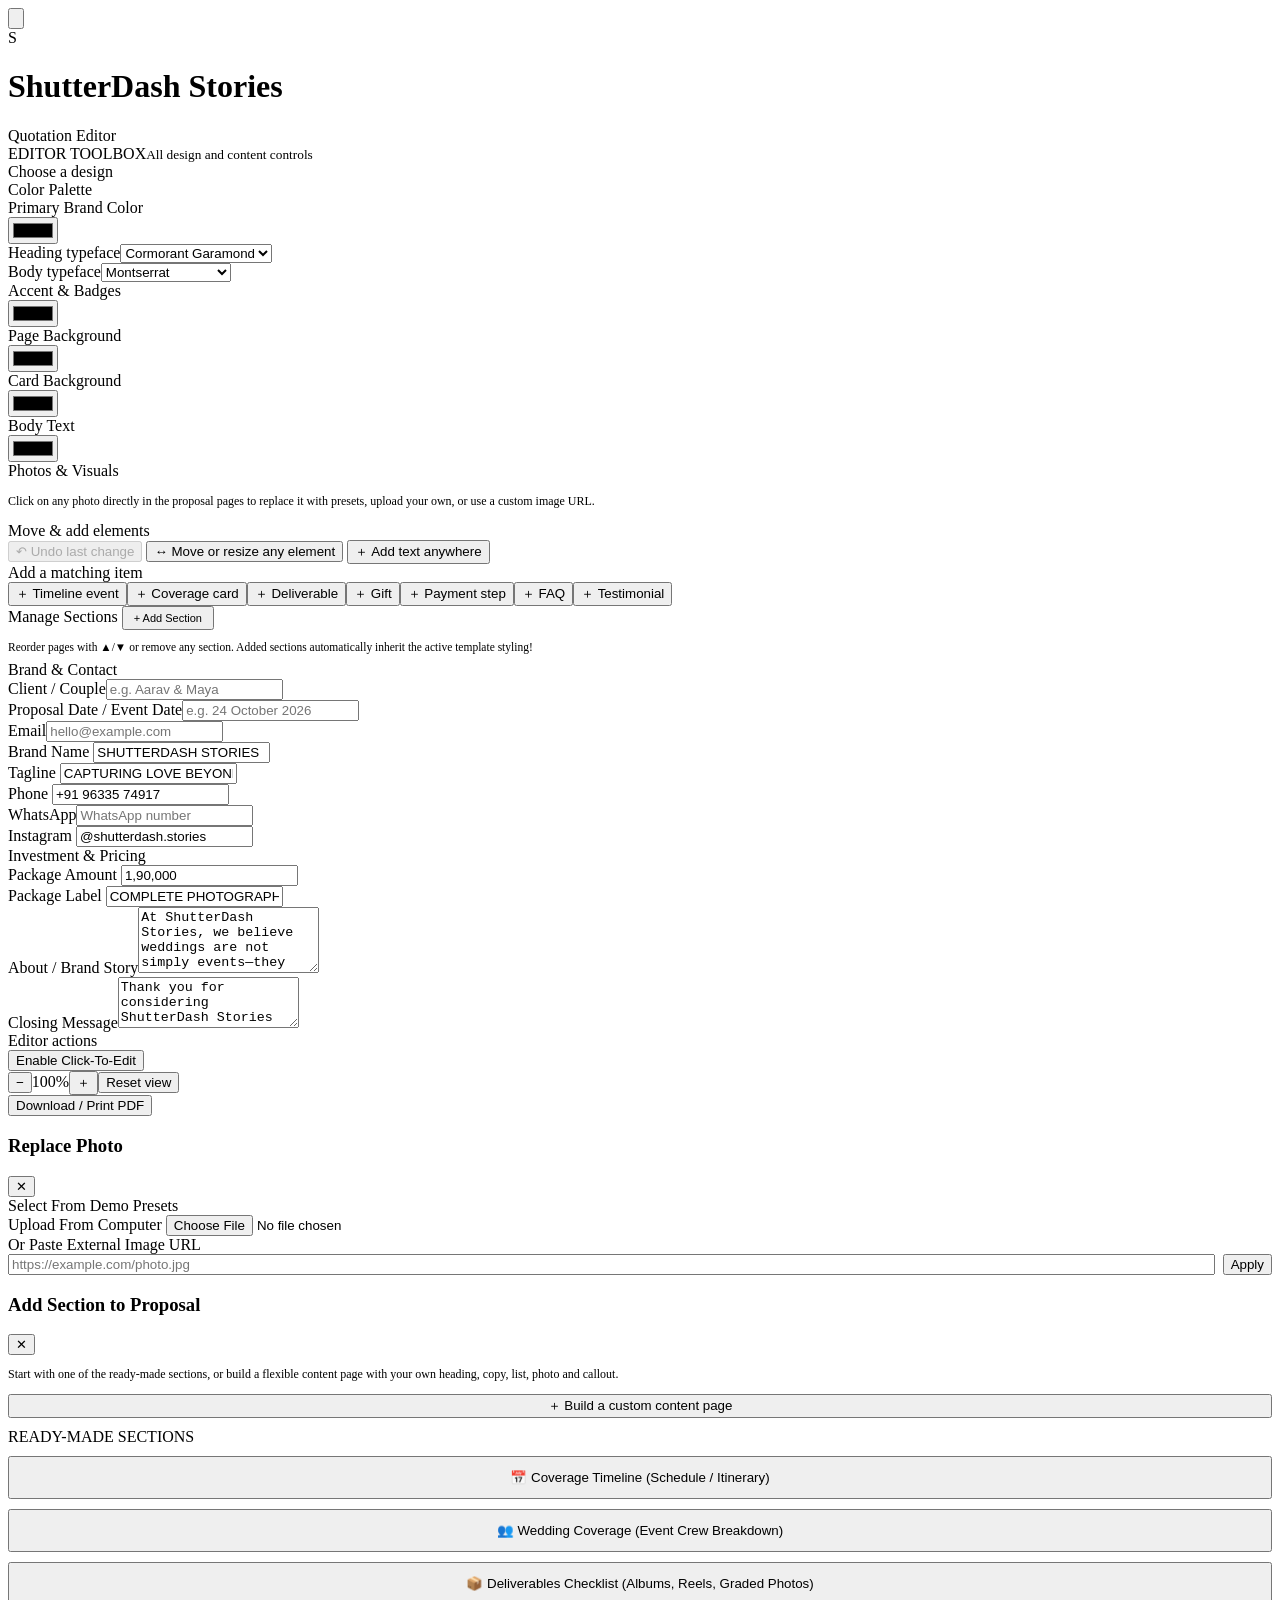
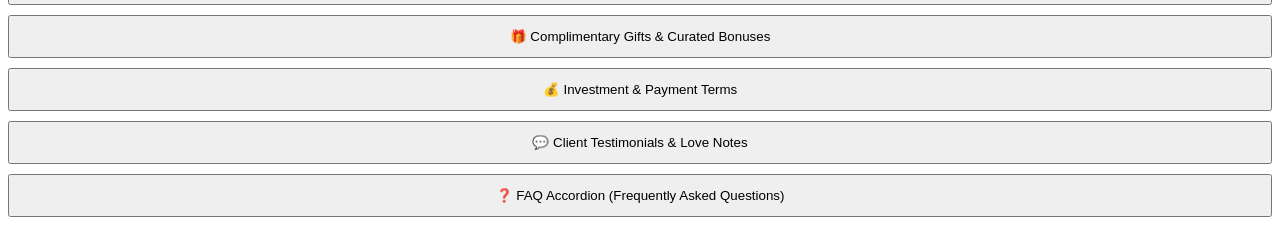
==== index.html @ 3b7753e7 "Add responsive quotation editor UI" ====
<!DOCTYPE html>
<html lang="en">
<head>
  <meta charset="UTF-8">
  <meta name="viewport" content="width=device-width, initial-scale=1.0">
  <title>ShutterDash Stories Quotation Editor</title>
  <link rel="stylesheet" href="style.css">
  <meta name="theme-color" content="#14171A">
  <meta name="description" content="Create and personalize beautiful ShutterDash Stories wedding quotations.">
  <link rel="icon" href="data:image/svg+xml,<svg xmlns='http://www.w3.org/2000/svg' viewBox='0 0 100 100'><rect width='100' height='100' rx='24' fill='%23AD8A56'/><text x='50' y='72' text-anchor='middle' font-size='68' fill='white' font-family='Georgia'>S</text></svg>">
</head>
<body>

  <!-- =========================================================================
       TOP NAVBAR
       ========================================================================= -->
  <header class="app-navbar no-print">
    <div class="brand-wrapper">
      <button class="btn btn-secondary icon-btn" id="sidebar-toggle" title="Hide editing tools" aria-label="Hide editing tools" aria-controls="app-sidebar" aria-expanded="true" onclick="toggleSidebar()">
        <svg viewBox="0 0 24 24" fill="none" stroke="currentColor" stroke-width="2"><line x1="3" y1="12" x2="21" y2="12"/><line x1="3" y1="6" x2="21" y2="6"/><line x1="3" y1="18" x2="21" y2="18"/></svg>
      </button>
      <div class="brand-logo-icon">S</div>
      <div class="brand-text">
        <h1>ShutterDash Stories</h1>
        <span>Quotation Editor</span>
      </div>
    </div>

  </header>

  <!-- =========================================================================
       MAIN WORKSPACE (CUSTOMIZER SIDEBAR + DOCUMENT CANVAS)
       ========================================================================= -->
  <div class="app-workspace">

    <!-- CUSTOMIZER SIDEBAR -->
    <aside class="app-sidebar no-print" id="app-sidebar">
      <div class="toolbox-title"><span>EDITOR TOOLBOX</span><small>All design and content controls</small></div>

      <!-- STYLE & COLOR PALETTE -->
      <div class="sidebar-content sidebar-tab-pane" id="tab-pane-style">
        <div class="panel-card template-picker-panel">
          <div class="panel-card-title">Choose a design</div>
          <div class="template-strip no-print">
            <div id="template-chips" class="template-chip-grid"></div>
          </div>
        </div>
        <div class="panel-card">
          <div class="panel-card-title">Color Palette</div>
          
          <div class="color-picker-row">
            <label>Primary Brand Color</label>
            <div class="color-input-wrapper">
              <input type="color" class="color-picker" id="picker-primary" onchange="updateCustomColor('--tmpl-primary', this.value)">
            </div>
          </div>
          <div class="form-group"><label>Heading typeface</label><select class="form-control" id="font-heading" onchange="updateCustomFont('heading',this.value)"><option value="'Cormorant Garamond', Georgia, serif">Cormorant Garamond</option><option value="'Playfair Display', Georgia, serif">Playfair Display</option><option value="'DM Serif Display', Georgia, serif">DM Serif Display</option><option value="'Space Grotesk', sans-serif">Space Grotesk</option><option value="'Cinzel', Georgia, serif">Cinzel</option><option value="'Bodoni Moda', Georgia, serif">Bodoni Moda</option><option value="'Lora', Georgia, serif">Lora</option><option value="'Prata', Georgia, serif">Prata</option></select></div>
          <div class="form-group"><label>Body typeface</label><select class="form-control" id="font-body" onchange="updateCustomFont('body',this.value)"><option value="'Montserrat', sans-serif">Montserrat</option><option value="'Inter', sans-serif">Inter</option><option value="'Plus Jakarta Sans', sans-serif">Plus Jakarta Sans</option><option value="'Jost', sans-serif">Jost</option><option value="'Outfit', sans-serif">Outfit</option><option value="'Lora', Georgia, serif">Lora</option></select></div>

          <div class="color-picker-row">
            <label>Accent & Badges</label>
            <div class="color-input-wrapper">
              <input type="color" class="color-picker" id="picker-accent" onchange="updateCustomColor('--tmpl-accent', this.value)">
            </div>
          </div>

          <div class="color-picker-row">
            <label>Page Background</label>
            <div class="color-input-wrapper">
              <input type="color" class="color-picker" id="picker-bg" onchange="updateCustomColor('--tmpl-bg', this.value)">
            </div>
          </div>

          <div class="color-picker-row">
            <label>Card Background</label>
            <div class="color-input-wrapper">
              <input type="color" class="color-picker" id="picker-card" onchange="updateCustomColor('--tmpl-card-bg', this.value)">
            </div>
          </div>

          <div class="color-picker-row">
            <label>Body Text</label>
            <div class="color-input-wrapper">
              <input type="color" class="color-picker" id="picker-text" onchange="updateCustomColor('--tmpl-text', this.value)">
            </div>
          </div>
        </div>

        <div class="panel-card">
          <div class="panel-card-title">Photos & Visuals</div>
          <p style="font-size: 12px; color: var(--ui-text-muted); line-height: 1.5;">
            Click on any photo directly in the proposal pages to replace it with presets, upload your own, or use a custom image URL.
          </p>
        </div>
      </div>

      <!-- SECTIONS & LAYOUT TOOLS -->
      <div class="sidebar-content sidebar-tab-pane" id="tab-pane-sections">
        <div class="panel-card">
          <div class="panel-card-title">Move & add elements</div>
          <button class="btn btn-secondary tool-wide" id="btn-undo" onclick="undoLastChange()" title="Undo the latest edit (Ctrl/Cmd+Z)" disabled>↶ Undo last change</button>
          <button class="btn btn-secondary tool-wide" id="btn-arrange-elements" onclick="toggleArrangeElements()" aria-pressed="false">↔ Move or resize any element</button>
          <div class="selected-element-tools" id="selected-element-tools" hidden><span id="selected-element-label">Tap an item on the page, then drag it.</span><div><button class="btn btn-secondary" onclick="adjustSelectedElement(-1)" aria-label="Shrink selected element">− Size</button><button class="btn btn-secondary" onclick="adjustSelectedElement(1)" aria-label="Enlarge selected element">＋ Size</button><button class="btn btn-secondary" onclick="adjustSelectedLayer(-1)" aria-label="Send selected element backward">↓ Layer</button><button class="btn btn-secondary" onclick="adjustSelectedLayer(1)" aria-label="Bring selected element forward">↑ Layer</button><button class="btn btn-secondary" onclick="resetSelectedElement()">Reset position & size</button><button class="btn btn-danger" onclick="deleteSelectedElement()">Delete element</button></div></div>
          <button class="btn btn-primary tool-wide" id="btn-add-text" onclick="toggleTextPlacement()" aria-pressed="false">＋ Add text anywhere</button>
          <div class="text-placement-banner" id="text-placement-banner" hidden><span>Tap any page to place your text.</span><button class="btn btn-secondary" onclick="toggleTextPlacement(false)">Cancel</button></div>
          <div class="selected-element-tools" id="selected-text-tools" hidden><strong>Selected text field</strong><div class="text-format-grid"><button class="btn btn-secondary" onclick="adjustSelectedText('fontSize',-2)">A−</button><button class="btn btn-secondary" onclick="adjustSelectedText('fontSize',2)">A+</button><button class="btn btn-secondary" onclick="adjustSelectedText('width',-4)">Narrow</button><button class="btn btn-secondary" onclick="adjustSelectedText('width',4)">Widen</button><button class="btn btn-secondary" onclick="adjustSelectedText('align')">Align</button><button class="btn btn-secondary" onclick="adjustSelectedText('bold')"><b>Bold</b></button><button class="btn btn-secondary" onclick="adjustSelectedText('fontStyle')">Aa</button><label>Color <input class="tool-color" id="selected-text-color" type="color" onchange="adjustSelectedText('color',this.value)"></label><button class="btn btn-secondary" onclick="deleteSelectedText()">Delete</button></div></div>
          <div class="panel-card-title">Add a matching item</div>
          <div class="repeat-item-grid"><button class="btn btn-secondary" onclick="addSectionItem('timeline')">＋ Timeline event</button><button class="btn btn-secondary" onclick="addSectionItem('coverage')">＋ Coverage card</button><button class="btn btn-secondary" onclick="addSectionItem('deliverables')">＋ Deliverable</button><button class="btn btn-secondary" onclick="addSectionItem('gifts')">＋ Gift</button><button class="btn btn-secondary" onclick="addSectionItem('milestone')">＋ Payment step</button><button class="btn btn-secondary" onclick="addSectionItem('faq')">＋ FAQ</button><button class="btn btn-secondary" onclick="addSectionItem('testimonial')">＋ Testimonial</button></div>
        </div>
        <div class="panel-card">
          <div class="panel-card-title">
            <span>Manage Sections</span>
            <button class="btn btn-primary" style="padding: 4px 10px; font-size: 11px;" onclick="openAddSectionModal()">+ Add Section</button>
          </div>
          <p style="font-size: 11.5px; color: var(--ui-text-muted); margin-bottom: 8px;">
            Reorder pages with ▲/▼ or remove any section. Added sections automatically inherit the active template styling!
          </p>
          <div id="section-manager-list" style="display: flex; flex-direction: column; gap: 8px;">
            <!-- Generated dynamically -->
          </div>
        </div>
      </div>

      <!-- BRAND, PRICING, AND EDITOR ACTIONS -->
      <div class="sidebar-content sidebar-tab-pane" id="tab-pane-details">
        <div class="panel-card">
          <div class="panel-card-title">Brand & Contact</div>
          <div class="form-group"><label>Client / Couple</label><input type="text" class="form-control" id="detail-client" placeholder="e.g. Aarav & Maya" oninput="updateStateText('brand.client', this.value); renderPages();"></div>
          <div class="form-group"><label>Proposal Date / Event Date</label><input type="text" class="form-control" id="detail-event-date" placeholder="e.g. 24 October 2026" oninput="updateStateText('brand.eventDate', this.value); renderPages();"></div>
          <div class="form-group"><label>Email</label><input type="email" class="form-control" id="detail-email" placeholder="hello@example.com" oninput="updateStateText('brand.email', this.value); renderPages();"></div>
          <div class="form-group">
            <label>Brand Name</label>
            <input type="text" class="form-control" id="detail-brand-name" value="SHUTTERDASH STORIES" oninput="updateStateText('brand.name', this.value); renderPages();">
          </div>
          <div class="form-group">
            <label>Tagline</label>
            <input type="text" class="form-control" id="detail-tagline" value="CAPTURING LOVE BEYOND MOMENTS" oninput="updateStateText('brand.tagline', this.value); renderPages();">
          </div>
          <div class="form-group">
            <label>Phone</label>
            <input type="text" class="form-control" id="detail-phone" value="+91 96335 74917" oninput="updateStateText('brand.phone', this.value); renderPages();">
          </div>
          <div class="form-group"><label>WhatsApp</label><input type="text" class="form-control" id="detail-whatsapp" placeholder="WhatsApp number" oninput="updateStateText('brand.whatsapp', this.value); renderPages();"></div>
          <div class="form-group">
            <label>Instagram</label>
            <input type="text" class="form-control" id="detail-insta" value="@shutterdash.stories" oninput="updateStateText('brand.instagram', this.value); renderPages();">
          </div>
        </div>

        <div class="panel-card">
          <div class="panel-card-title">Investment & Pricing</div>
          <div class="form-group">
            <label>Package Amount</label>
            <input type="text" class="form-control" id="detail-amount" value="1,90,000" oninput="updateStateText('investment.amount', this.value); renderPages();">
          </div>
          <div class="form-group">
            <label>Package Label</label>
            <input type="text" class="form-control" id="detail-package-label" value="COMPLETE PHOTOGRAPHY & VIDEOGRAPHY PACKAGE" oninput="updateStateText('investment.packageLabel', this.value); renderPages();">
          </div>
          <div class="form-group"><label>About / Brand Story</label><textarea class="form-control" rows="4" oninput="updateStateText('about.p1', this.value); renderPages();">At ShutterDash Stories, we believe weddings are not simply events—they are timeless stories filled with emotions, traditions, laughter, and unforgettable memories.</textarea></div>
          <div class="form-group"><label>Closing Message</label><textarea class="form-control" rows="3" oninput="updateStateText('closing.message', this.value); renderPages();">Thank you for considering ShutterDash Stories to capture one of the most precious chapters of your life.</textarea></div>
        </div>
        <div class="panel-card">
          <div class="panel-card-title">Editor actions</div>
          <button class="btn btn-secondary tool-wide" id="btn-inline-edit" onclick="toggleInlineEditing()"><span id="edit-btn-label">Enable Click-To-Edit</span></button>
          <div class="zoom-tools"><button class="btn btn-secondary" onclick="adjustZoom(-0.1)" aria-label="Zoom out">−</button><span id="zoom-level">100%</span><button class="btn btn-secondary" onclick="adjustZoom(0.1)" aria-label="Zoom in">＋</button><button class="btn btn-secondary" onclick="resetZoom()">Reset view</button></div>
          <button class="btn btn-primary tool-wide" onclick="printOrDownloadPDF()">Download / Print PDF</button>
        </div>
      </div>
    </aside>

    <!-- DOCUMENT CANVAS CONTAINER -->
    <main class="app-canvas-container" id="canvas-container">
      <div class="dragging-indicator no-print" id="dragging-indicator" role="status" aria-live="polite" hidden><span class="dragging-pulse"></span><span id="dragging-indicator-label">Moving element</span><span class="dragging-hint">Release to place</span></div>
      <div id="document-canvas" style="display: flex; flex-direction: column; align-items: center; gap: 36px;">
        <!-- Rendered dynamically by app.js -->
      </div>
    </main>

  </div>

  <!-- =========================================================================
       MODAL: IMAGE PICKER & UPLOADER
       ========================================================================= -->
  <div class="modal-overlay no-print" id="modal-image-picker" onclick="if(event.target === this) closeImageModal()">
    <div class="modal-container">
      <div class="modal-header">
        <h3>Replace Photo</h3>
        <button class="icon-btn" onclick="closeImageModal()">✕</button>
      </div>
      <div class="modal-body">
        <div class="form-group">
          <label>Select From Demo Presets</label>
          <div class="preset-img-grid" id="preset-image-grid">
            <!-- Populated dynamically -->
          </div>
        </div>

        <div class="form-group">
          <label>Upload From Computer</label>
          <input type="file" accept="image/*" class="form-control" onchange="handleImageUpload(event)">
        </div>

        <div class="form-group">
          <label>Or Paste External Image URL</label>
          <div style="display: flex; gap: 8px;">
            <input type="text" class="form-control" id="custom-img-url" placeholder="https://example.com/photo.jpg" style="flex: 1;">
            <button class="btn btn-primary" onclick="handleCustomImageUrl()">Apply</button>
          </div>
        </div>
      </div>
    </div>
  </div>

  <!-- =========================================================================
       MODAL: ADD NEW SECTION
       ========================================================================= -->
  <div class="modal-overlay no-print" id="modal-add-section" onclick="if(event.target === this) closeAddSectionModal()">
    <div class="modal-container">
      <div class="modal-header">
        <h3>Add Section to Proposal</h3>
        <button class="icon-btn" onclick="closeAddSectionModal()">✕</button>
      </div>
      <div class="modal-body">
        <p style="font-size: 12px; color: var(--ui-text-muted);">Start with one of the ready-made sections, or build a flexible content page with your own heading, copy, list, photo and callout.</p>

        <div id="custom-section-form-wrap" class="custom-section-form-wrap" hidden>
          <div class="custom-form-heading"><span>YOUR CONTENT</span><span>Styled to match the selected template</span></div>
          <div class="form-group"><label>Section heading *</label><input id="custom-section-title" class="form-control" placeholder="e.g. Our approach"></div>
          <div class="custom-form-grid">
            <div class="form-group"><label>Eyebrow / small label</label><input id="custom-section-eyebrow" class="form-control" placeholder="OPTIONAL KICKER"></div>
            <div class="form-group"><label>Subheading</label><input id="custom-section-subtitle" class="form-control" placeholder="A short introduction"></div>
          </div>
          <div class="form-group"><label>Details / paragraph</label><textarea id="custom-section-body" class="form-control" rows="4" placeholder="Write any details your proposal needs…"></textarea></div>
          <div class="form-group"><label>List items <span class="field-hint">one item per line</span></label><textarea id="custom-section-bullets" class="form-control" rows="3" placeholder="First detail&#10;Another detail&#10;One more detail"></textarea></div>
          <div class="custom-form-grid">
            <div class="form-group"><label>Highlight / note</label><input id="custom-section-note" class="form-control" placeholder="Optional callout"></div>
            <div class="form-group"><label>Section photo</label><input id="custom-section-image" class="form-control" placeholder="Paste image URL (optional)"><input type="file" class="form-control custom-image-upload" accept="image/*" aria-label="Upload a section photo" onchange="handleCustomSectionImageUpload(event)"></div>
          </div>
          <div class="custom-form-grid custom-form-footer">
            <div class="form-group"><label>Page composition</label><select id="custom-section-layout" class="form-control"><option value="editorial">Editorial</option><option value="cards">Card collection</option><option value="feature">Feature story</option></select></div>
            <button id="custom-section-save" class="btn btn-primary" onclick="saveCustomSection()">Add custom section</button>
          </div>
        </div>

        <div style="display: flex; flex-direction: column; gap: 10px;">
          <button class="btn btn-primary custom-section-launch" onclick="openCustomSectionForm()">＋ Build a custom content page</button>
          <div class="ready-made-label">READY-MADE SECTIONS</div>
          <button class="btn btn-secondary" style="justify-content: flex-start; padding: 12px;" onclick="addSection('timeline')">
            📅 Coverage Timeline (Schedule / Itinerary)
          </button>
          <button class="btn btn-secondary" style="justify-content: flex-start; padding: 12px;" onclick="addSection('coverage')">
            👥 Wedding Coverage (Event Crew Breakdown)
          </button>
          <button class="btn btn-secondary" style="justify-content: flex-start; padding: 12px;" onclick="addSection('deliverables')">
            📦 Deliverables Checklist (Albums, Reels, Graded Photos)
          </button>
          <button class="btn btn-secondary" style="justify-content: flex-start; padding: 12px;" onclick="addSection('gifts')">
            🎁 Complimentary Gifts & Curated Bonuses
          </button>
          <button class="btn btn-secondary" style="justify-content: flex-start; padding: 12px;" onclick="addSection('investment')">
            💰 Investment & Payment Terms
          </button>
          <button class="btn btn-secondary" style="justify-content: flex-start; padding: 12px;" onclick="addSection('testimonials')">
            💬 Client Testimonials & Love Notes
          </button>
          <button class="btn btn-secondary" style="justify-content: flex-start; padding: 12px;" onclick="addSection('faq')">
            ❓ FAQ Accordion (Frequently Asked Questions)
          </button>
        </div>
      </div>
    </div>
  </div>

  <script src="app.js"></script>
</body>
</html>
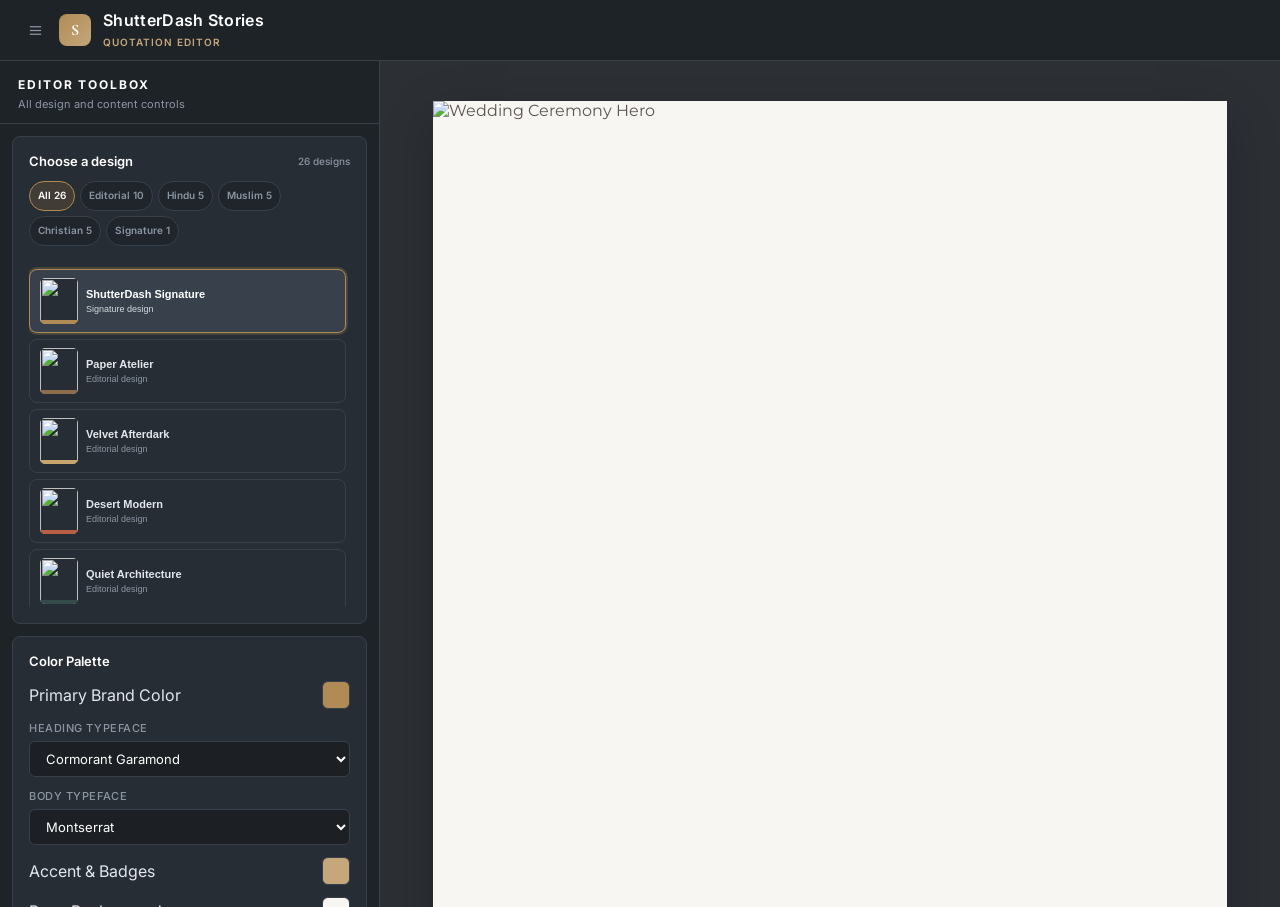
==== commit 3697c92f: "Add 26 English wedding quotation templates" ====
--- a/index.html
+++ b/index.html
@@ -40,7 +40,8 @@
       <!-- STYLE & COLOR PALETTE -->
       <div class="sidebar-content sidebar-tab-pane" id="tab-pane-style">
         <div class="panel-card template-picker-panel">
-          <div class="panel-card-title">Choose a design</div>
+          <div class="panel-card-title template-picker-heading"><span>Choose a design</span><span id="template-results-count">26 designs</span></div>
+          <div id="template-category-tabs" class="template-category-tabs" role="group" aria-label="Filter quotation designs"></div>
           <div class="template-strip no-print">
             <div id="template-chips" class="template-chip-grid"></div>
           </div>
--- a/style.css
+++ b/style.css
@@ -0,0 +1,1664 @@
+/* ==========================================================================
+   QUOTATION STUDIO — UNIVERSAL TEMPLATE ENGINE & STYLING
+   ========================================================================== */
+
+@import url('https://fonts.googleapis.com/css2?family=Cormorant+Garamond:ital,wght@0,300;0,400;0,500;0,600;0,700;1,400;1,600&family=Montserrat:wght@300;400;500;600;700&family=Playfair+Display:ital,wght@0,400;0,600;0,700;1,400&family=Inter:wght@300;400;500;600;700&family=DM+Serif+Display:ital@0;1&family=Plus+Jakarta+Sans:wght@300;400;500;600;700&family=Cinzel:wght@400;600;700&family=Jost:wght@300;400;500;600&family=Space+Grotesk:wght@400;500;600;700&family=Bodoni+Moda:ital,wght@0,400;0,600;1,400&family=Outfit:wght@300;400;500;600;700&family=Lora:ital,wght@0,400;0,500;0,600;1,400&family=Prata&display=swap');
+
+*, *::before, *::after {
+  box-sizing: border-box;
+  margin: 0;
+  padding: 0;
+}
+
+:root {
+  /* Dynamic Theme Variables (Updated per active template) */
+  --tmpl-bg: #FAF8F5;
+  --tmpl-card-bg: #FFFFFF;
+  --tmpl-primary: #AD8A56;
+  --tmpl-accent: #C5A77B;
+  --tmpl-text: #55504A;
+  --tmpl-heading: #22201E;
+  --tmpl-muted: #8E8880;
+  --tmpl-border: #EAE3D8;
+  --tmpl-border-accent: #DFC8A7;
+  --tmpl-badge-bg: #F5EFE6;
+  --tmpl-font-heading: 'Cormorant Garamond', Georgia, serif;
+  --tmpl-font-body: 'Montserrat', -apple-system, sans-serif;
+  --tmpl-card-radius: 12px;
+  --tmpl-card-shadow: 0 4px 20px rgba(0, 0, 0, 0.025);
+
+  /* Studio UI Theme */
+  --ui-bg: #14171A;
+  --ui-surface: #1E2328;
+  --ui-card: #272D34;
+  --ui-border: #38404A;
+  --ui-text: #E3E7ED;
+  --ui-text-muted: #8C96A3;
+  --ui-primary: #AD8A56;
+  --ui-primary-hover: #94723E;
+  --ui-accent: #3B82F6;
+}
+
+body {
+  background-color: var(--ui-bg);
+  font-family: 'Inter', -apple-system, sans-serif;
+  color: var(--ui-text);
+  -webkit-font-smoothing: antialiased;
+  min-height: 100vh;
+  display: flex;
+  flex-direction: column;
+}
+
+/* ==========================================================================
+   APP HEADER & NAVIGATION BAR
+   ========================================================================== */
+
+.app-navbar {
+  position: sticky;
+  top: 0;
+  z-index: 1000;
+  background: var(--ui-surface);
+  border-bottom: 1px solid var(--ui-border);
+  padding: 10px 24px;
+  display: flex;
+  align-items: center;
+  justify-content: space-between;
+  gap: 16px;
+}
+
+.brand-wrapper {
+  display: flex;
+  align-items: center;
+  gap: 12px;
+}
+
+.brand-logo-icon {
+  width: 32px;
+  height: 32px;
+  border-radius: 8px;
+  background: linear-gradient(135deg, var(--tmpl-primary), var(--tmpl-accent));
+  display: flex;
+  align-items: center;
+  justify-content: center;
+  color: #FFF;
+  font-weight: 700;
+  font-size: 16px;
+  font-family: var(--tmpl-font-heading);
+}
+
+.brand-text h1 {
+  font-size: 16px;
+  font-weight: 600;
+  color: #FFF;
+  letter-spacing: 0.02em;
+}
+
+.brand-text span {
+  font-size: 10px;
+  color: var(--tmpl-accent);
+  text-transform: uppercase;
+  letter-spacing: 0.1em;
+  font-weight: 600;
+}
+
+.nav-actions {
+  display: flex;
+  align-items: center;
+  gap: 10px;
+}
+
+.btn {
+  display: inline-flex;
+  align-items: center;
+  gap: 8px;
+  padding: 8px 14px;
+  border-radius: 6px;
+  font-size: 12.5px;
+  font-weight: 500;
+  cursor: pointer;
+  border: 1px solid transparent;
+  transition: all 0.2s cubic-bezier(0.16, 1, 0.3, 1);
+  text-decoration: none;
+  font-family: inherit;
+}
+
+.btn svg {
+  width: 15px;
+  height: 15px;
+  flex-shrink: 0;
+}
+
+.btn-primary {
+  background: var(--tmpl-primary);
+  color: #FFF;
+}
+.btn-primary:hover {
+  filter: brightness(1.1);
+  box-shadow: 0 2px 10px rgba(173, 138, 86, 0.3);
+}
+
+.btn-secondary {
+  background: var(--ui-card);
+  color: var(--ui-text);
+  border-color: var(--ui-border);
+}
+.btn-secondary:hover {
+  background: #323A42;
+  color: #FFF;
+}
+.btn-danger { background:#6d3438; color:#fff; border-color:#965055; }
+.btn-danger:hover { background:#853e43; color:#fff; }
+.btn:disabled { opacity:.45; cursor:not-allowed; box-shadow:none !important; }
+.btn-danger { background:#6d3438; color:#fff; border-color:#965055; }
+.btn-danger:hover { background:#853e43; color:#fff; }
+.btn:disabled { opacity:.45; cursor:not-allowed; box-shadow:none !important; }
+
+.btn-active {
+  background: var(--tmpl-primary) !important;
+  color: #FFF !important;
+  border-color: var(--tmpl-primary) !important;
+}
+
+/* ==========================================================================
+   TEMPLATE SELECTOR CAROUSEL / STRIP
+   ========================================================================== */
+
+.template-strip {
+  background: #181C20;
+  border-bottom: 1px solid var(--ui-border);
+  padding: 10px 24px;
+  display: flex;
+  align-items: center;
+  gap: 12px;
+  overflow-x: auto;
+  scrollbar-width: thin;
+}
+
+.template-strip-label {
+  font-size: 11px;
+  font-weight: 600;
+  text-transform: uppercase;
+  letter-spacing: 0.1em;
+  color: var(--ui-text-muted);
+  white-space: nowrap;
+  margin-right: 4px;
+}
+
+.tmpl-chip {
+  display: flex;
+  align-items: center;
+  gap: 8px;
+  background: var(--ui-card);
+  border: 1px solid var(--ui-border);
+  padding: 6px 12px;
+  border-radius: 20px;
+  font-size: 12px;
+  font-weight: 500;
+  color: var(--ui-text);
+  cursor: pointer;
+  white-space: nowrap;
+  transition: all 0.2s ease;
+}
+
+/* Each template keeps its art direction when text, photos and colors are edited. */
+#document-canvas [data-section="cover"] .cover-content,
+#document-canvas [data-section="about"] .about-left,
+#document-canvas [data-section="custom"] .section-header { position: relative; }
+
+.cover-client { margin-top: 11px; color: var(--tmpl-accent); font: 500 9px var(--tmpl-font-body); letter-spacing: .18em; text-transform: uppercase; }
+.page-custom { display: flex; flex-direction: column; justify-content: center; padding: 42mm 25mm; background: var(--tmpl-bg); color: var(--tmpl-text); }
+.page-custom .custom-section-wrap { width:100%; max-width:700px; margin:0 auto; }
+.page-custom .custom-eyebrow { color:var(--tmpl-primary); font:600 10px var(--tmpl-font-body); letter-spacing:.2em; text-transform:uppercase; margin-bottom:10px; }
+.page-custom .section-header { margin-bottom:28px; }
+.custom-content-grid { display:grid; grid-template-columns:1fr; gap:22px; align-items:center; }
+.custom-section-image { display:block; width:100%; max-height:240px; object-fit:cover; border-radius:var(--tmpl-card-radius); }
+.custom-body { font:400 15px/1.8 var(--tmpl-font-body); color:var(--tmpl-text); white-space:pre-wrap; }
+.custom-bullets { display:grid; grid-template-columns:1fr 1fr; gap:12px; list-style:none; margin-top:22px; }
+.custom-bullets li { border:1px solid var(--tmpl-border); border-radius:var(--tmpl-card-radius); padding:15px 18px; background:var(--tmpl-card-bg); color:var(--tmpl-heading); font:500 13px/1.55 var(--tmpl-font-body); }
+.custom-bullets li::before { content:'✦'; color:var(--tmpl-primary); margin-right:9px; }
+.custom-note { margin-top:24px; padding:19px 22px; background:var(--tmpl-badge-bg); border-left:3px solid var(--tmpl-primary); color:var(--tmpl-heading); font:italic 17px/1.55 var(--tmpl-font-heading); }
+.page-custom.layout-cards .custom-bullets { grid-template-columns:1fr 1fr; }
+.page-custom.layout-cards .custom-bullets li { padding:26px 22px; box-shadow:var(--tmpl-card-shadow); }
+.page-custom.layout-feature .custom-content-grid { grid-template-columns:1fr 1.2fr; gap:32px; }
+.page-custom.layout-feature:not(:has(.custom-section-image)) .custom-content-grid { grid-template-columns:1fr; }
+.page-custom.layout-feature .custom-section-image { max-height:420px; height:100%; min-height:260px; }
+.page-custom.layout-feature .custom-note { font-size:21px; }
+
+.custom-section-form-wrap[hidden] { display:none !important; }
+.custom-section-form-wrap { display:flex; flex-direction:column; gap:12px; padding:16px; border:1px solid var(--ui-border); border-radius:9px; background:#20252B; }
+.custom-form-heading { display:flex; flex-direction:column; gap:4px; padding-bottom:11px; border-bottom:1px solid var(--ui-border); }
+.custom-form-heading span:first-child,.ready-made-label { color:var(--tmpl-accent); font-size:10px; font-weight:700; letter-spacing:.16em; }
+.custom-form-heading span:last-child,.field-hint { color:var(--ui-text-muted); font-size:10px; font-weight:400; letter-spacing:0; }
+.custom-form-grid { display:grid; grid-template-columns:1fr 1fr; gap:10px; }
+.custom-form-grid .form-group { min-width:0; }
+.custom-form-footer { align-items:end; }
+.custom-form-footer .btn { height:38px; justify-content:center; margin-bottom:12px; }
+.custom-section-launch { justify-content:flex-start; padding:12px; }
+.ready-made-label { padding:10px 2px 0; border-top:1px solid var(--ui-border); }
+.text-placement-banner { display:flex; align-items:center; justify-content:space-between; gap:12px; max-width:850px; margin:0 auto 18px; padding:11px 14px; border:1px solid var(--tmpl-border-accent); border-radius:8px; background:var(--ui-surface); color:var(--ui-text); font-size:12px; }
+.text-placement-banner[hidden] { display:none; }
+.placing-text #document-canvas .page { cursor:crosshair; }
+.free-text-field { position:absolute; z-index:30; min-width:130px; min-height:40px; padding:8px 10px; border:1px dashed transparent; line-height:1.35; overflow:visible; touch-action:auto; }
+.free-text-field:hover,.free-text-field.is-selected { border-color:var(--tmpl-primary); background:color-mix(in srgb,var(--tmpl-card-bg) 72%,transparent); }
+.free-text-content { min-height:24px; outline:none; overflow-wrap:anywhere; white-space:pre-wrap; cursor:text; }
+
+/* Twenty-six template layouts carry their own composition and card language. */
+html[data-layout="signature"] .page-cover .cover-image-container { height:62%; }
+html[data-layout="signature"] .page-cover .cover-content { height:38%; background:#F8F6F2; }
+html[data-layout="signature"] .page-thankyou .thankyou-image-container { height:52%; }
+html[data-layout="signature"] .page-thankyou .thankyou-content { height:48%; }
+html[data-layout="signature"] .page-center { padding:68px 72px; }
+html[data-layout="signature"] .section-header { margin-bottom:44px; }
+
+html[data-layout="paper"] .page-cover .cover-image-container { width:88%; height:57%; margin:26px auto 0; }
+html[data-layout="paper"] .page-cover .cover-content { height:43%; border-top:1px solid var(--tmpl-border); }
+html[data-layout="paper"] .section-header { margin-bottom:46px; }
+html[data-layout="paper"] .header-divider { width:60px; }
+
+html[data-layout="velvet"] .page-cover { position:relative; background:#17171D; }
+html[data-layout="velvet"] .page-cover .cover-image-container { position:absolute; inset:0; width:100%; height:100%; }
+html[data-layout="velvet"] .page-cover .cover-image-container::after { content:""; position:absolute; inset:0; background:linear-gradient(0deg,rgba(17,15,21,.96),rgba(17,15,21,.04) 75%); pointer-events:none; }
+html[data-layout="velvet"] .page-cover .cover-content { position:absolute; z-index:1; bottom:5%; height:48%; color:#F7F2E9; }
+html[data-layout="velvet"] .page-cover .cover-brand, html[data-layout="velvet"] .page-cover .cover-quote { color:#F7F2E9; }
+html[data-layout="velvet"] .page { border:1px solid var(--tmpl-border-accent); }
+html[data-layout="velvet"] .timeline-card, html[data-layout="velvet"] .gift-card { border-color:var(--tmpl-border-accent); }
+
+html[data-layout="desert"] .page-cover .cover-image-container { width:82%; height:58%; margin:22px auto 0; border-radius:180px 180px 0 0; }
+html[data-layout="desert"] .page-cover .cover-content { height:42%; }
+html[data-layout="desert"] .section-header { text-align:left; padding-left:20px; border-left:3px solid var(--tmpl-primary); }
+html[data-layout="desert"] .header-divider { margin-left:0; }
+html[data-layout="desert"] .gift-card, html[data-layout="desert"] .breakdown-card { border-bottom:4px solid var(--tmpl-primary); }
+
+html[data-layout="quiet"] .page-cover .cover-image-container { width:74%; height:55%; margin:28px auto 0; }
+html[data-layout="quiet"] .page-cover .cover-content { height:45%; }
+html[data-layout="quiet"] .section-header { text-align:left; margin-bottom:54px; }
+html[data-layout="quiet"] .header-divider { display:none; }
+html[data-layout="quiet"] .timeline-card, html[data-layout="quiet"] .breakdown-card, html[data-layout="quiet"] .gift-card, html[data-layout="quiet"] .testimonial-card, html[data-layout="quiet"] .faq-card { border:0; border-bottom:1px solid var(--tmpl-border); border-radius:0; box-shadow:none; }
+
+html[data-layout="gallery"] .page-about .about-right { order:-1; }
+html[data-layout="gallery"] .page-cover .cover-image-container { width:82%; height:54%; margin:34px auto 0; }
+html[data-layout="gallery"] .page-cover .cover-content { height:46%; align-items:flex-start; text-align:left; padding:0 9%; }
+html[data-layout="gallery"] .section-header { text-align:left; }
+html[data-layout="gallery"] .header-divider { margin-left:0; width:96px; }
+html[data-layout="gallery"] .breakdown-card, html[data-layout="gallery"] .gift-card, html[data-layout="gallery"] .testimonial-card { box-shadow:none; border-radius:0; }
+
+html[data-layout="coastal"] .page-cover .cover-image-container { height:54%; border-radius:0 0 42% 0; }
+html[data-layout="coastal"] .page-cover .cover-content { height:46%; }
+html[data-layout="coastal"] .page-about .about-left { order:2; }
+html[data-layout="coastal"] .section-header { text-align:left; }
+html[data-layout="coastal"] .header-divider { margin-left:0; }
+html[data-layout="coastal"] .breakdown-card, html[data-layout="coastal"] .gift-card { border-top:4px solid var(--tmpl-primary); }
+
+html[data-layout="botanical"] .page::after { content:""; position:absolute; inset:22px 0 22px 18px; border-left:1px solid var(--tmpl-border-accent); pointer-events:none; z-index:2; }
+html[data-layout="botanical"] .page-cover .cover-image-container { width:86%; height:57%; margin:24px auto 0; }
+html[data-layout="botanical"] .section-header { text-align:left; }
+html[data-layout="botanical"] .header-divider { margin-left:0; }
+html[data-layout="botanical"] .gift-card, html[data-layout="botanical"] .timeline-card { text-align:left; border-left:3px solid var(--tmpl-primary); }
+
+html[data-layout="terracotta"] .page-cover, html[data-layout="terracotta"] .page-thankyou { flex-direction:row; }
+html[data-layout="terracotta"] .page-cover .cover-image-container { width:56%; height:100%; }
+html[data-layout="terracotta"] .page-cover .cover-content { width:44%; height:100%; padding:24px; }
+html[data-layout="terracotta"] .page-thankyou .thankyou-image-container { width:54%; height:100%; }
+html[data-layout="terracotta"] .page-thankyou .thankyou-content { width:46%; height:100%; padding:28px; }
+html[data-layout="terracotta"] .section-header { text-align:left; }
+html[data-layout="terracotta"] .header-divider { margin-left:0; }
+html[data-layout="terracotta"] .gift-card, html[data-layout="terracotta"] .breakdown-card { border-radius:24px 6px 24px 6px; }
+
+html[data-layout="blue-hour"] .page-cover .cover-image-container { height:58%; }
+html[data-layout="blue-hour"] .page-cover .cover-content { height:42%; background:linear-gradient(180deg,#1A2A3A,var(--tmpl-bg)); }
+html[data-layout="blue-hour"] .page-cover .cover-brand, html[data-layout="blue-hour"] .page-cover .cover-quote { color:#F4F5F4; }
+html[data-layout="blue-hour"] .section-header { text-align:left; }
+html[data-layout="blue-hour"] .header-divider { margin-left:0; }
+html[data-layout="blue-hour"] .timeline-card, html[data-layout="blue-hour"] .faq-card { border-color:var(--tmpl-border-accent); }
+
+html[data-layout="heirloom"] .page::after { content:""; position:absolute; inset:14px; border:3px double var(--tmpl-border-accent); pointer-events:none; z-index:2; }
+html[data-layout="heirloom"] .page-cover .cover-image-container { width:86%; height:54%; margin:26px auto 0; }
+html[data-layout="heirloom"] .page-cover .cover-content { height:46%; }
+html[data-layout="heirloom"] .breakdown-card, html[data-layout="heirloom"] .gift-card { outline:1px solid var(--tmpl-border-accent); outline-offset:4px; }
+
+html[data-layout="sacred-fire"] .page-cover .cover-image-container { height:59%; }
+html[data-layout="sacred-fire"] .section-subtitle { letter-spacing:.22em; }
+html[data-layout="sacred-fire"] .timeline-card, html[data-layout="sacred-fire"] .coverage-card { border-top:3px solid var(--tmpl-primary); }
+html[data-layout="sacred-fire"] .gift-card, html[data-layout="sacred-fire"] .breakdown-card { border:1px solid var(--tmpl-border-accent); box-shadow:0 7px 0 var(--tmpl-badge-bg); }
+
+html[data-layout="garland-garden"] .page-about .about-right { order:-1; }
+html[data-layout="garland-garden"] .page-cover .cover-image-container { width:88%; height:54%; margin:26px auto 0; border-radius:90px 90px 10px 10px; }
+html[data-layout="garland-garden"] .section-header { text-align:left; }
+html[data-layout="garland-garden"] .header-divider { margin-left:0; }
+html[data-layout="garland-garden"] .gift-card { border-left:4px solid var(--tmpl-primary); text-align:left; }
+
+html[data-layout="royal-pavilion"] .page::after { content:""; position:absolute; inset:15px; border:4px double var(--tmpl-border-accent); pointer-events:none; z-index:2; }
+html[data-layout="royal-pavilion"] .page-cover .cover-image-container { height:56%; margin:22px auto 0; width:88%; }
+html[data-layout="royal-pavilion"] .page-cover .cover-content { height:44%; }
+html[data-layout="royal-pavilion"] .timeline-card, html[data-layout="royal-pavilion"] .gift-card, html[data-layout="royal-pavilion"] .breakdown-card { outline:1px solid var(--tmpl-border-accent); outline-offset:4px; }
+
+html[data-layout="saffron-sky"] .page-cover .cover-image-container { width:76%; height:52%; margin:30px auto 0; border-radius:50% 50% 3px 3px; }
+html[data-layout="saffron-sky"] .page-cover .cover-content { height:48%; }
+html[data-layout="saffron-sky"] .section-header { text-align:center; padding-bottom:18px; border-bottom:1px solid var(--tmpl-border-accent); }
+html[data-layout="saffron-sky"] .header-divider { width:70px; }
+
+html[data-layout="vermillion-modern"] .page-cover .cover-image-container { height:57%; }
+html[data-layout="vermillion-modern"] .page-cover .cover-content { height:43%; }
+html[data-layout="vermillion-modern"] .section-header { text-align:left; border-top:4px solid var(--tmpl-primary); padding-top:18px; }
+html[data-layout="vermillion-modern"] .header-divider { display:none; }
+html[data-layout="vermillion-modern"] .timeline-card, html[data-layout="vermillion-modern"] .gift-card { border-radius:0; box-shadow:none; border-bottom:1px solid var(--tmpl-border-accent); }
+
+html[data-layout="ivory-crescent"] .page::after { content:""; position:absolute; inset:18px; border:1px solid var(--tmpl-border-accent); background:radial-gradient(circle at 100% 0%,var(--tmpl-badge-bg) 0 1px,transparent 1.5px); background-size:18px 18px; opacity:.58; pointer-events:none; z-index:2; }
+html[data-layout="ivory-crescent"] .page-cover .cover-image-container { width:84%; height:55%; margin:24px auto 0; }
+html[data-layout="ivory-crescent"] .page-cover .cover-content { height:45%; }
+html[data-layout="ivory-crescent"] .section-header { text-align:center; }
+html[data-layout="ivory-crescent"] .section-subtitle { letter-spacing:.2em; }
+
+html[data-layout="emerald-arch"] .page-about .about-image-wrapper { border-radius:180px 180px 4px 4px; overflow:hidden; }
+html[data-layout="emerald-arch"] .page-cover .cover-image-container { width:76%; height:58%; margin:24px auto 0; border-radius:180px 180px 0 0; }
+html[data-layout="emerald-arch"] .page-cover .cover-content { height:42%; }
+html[data-layout="emerald-arch"] .page { border:1px solid var(--tmpl-border-accent); }
+
+html[data-layout="garden-gathering"] .page-about .about-left { order:2; }
+html[data-layout="garden-gathering"] .page-cover .cover-image-container { width:84%; height:54%; margin:24px auto 0; border-radius:50% 50% 8px 8px; }
+html[data-layout="garden-gathering"] .page-cover .cover-content { height:46%; }
+html[data-layout="garden-gathering"] .gift-card, html[data-layout="garden-gathering"] .testimonial-card { border-radius:28px; }
+
+html[data-layout="moonlit"] .page-cover { position:relative; background:#172536; }
+html[data-layout="moonlit"] .page-cover .cover-image-container { position:absolute; inset:0; width:100%; height:100%; }
+html[data-layout="moonlit"] .page-cover .cover-image-container::after { content:""; position:absolute; inset:0; background:linear-gradient(0deg,rgba(15,29,44,.94),rgba(15,29,44,.12) 82%); pointer-events:none; }
+html[data-layout="moonlit"] .page-cover .cover-content { position:absolute; z-index:1; bottom:6%; height:44%; color:#F4F5F4; }
+html[data-layout="moonlit"] .page-cover .cover-brand, html[data-layout="moonlit"] .page-cover .cover-quote { color:#F4F5F4; }
+html[data-layout="moonlit"] .page-thankyou .thankyou-content { background:#172536; }
+html[data-layout="moonlit"] .page-thankyou .thankyou-title, html[data-layout="moonlit"] .page-thankyou .thankyou-text { color:#F4F5F4; }
+
+html[data-layout="modern-contract"] .page { border:1px solid var(--tmpl-border); }
+html[data-layout="modern-contract"] .page-cover .cover-image-container { height:52%; width:100%; }
+html[data-layout="modern-contract"] .page-cover .cover-content { height:48%; align-items:flex-start; text-align:left; padding:22px 12%; border-left:5px solid var(--tmpl-primary); }
+html[data-layout="modern-contract"] .section-header { text-align:left; padding-bottom:16px; border-bottom:2px solid var(--tmpl-primary); }
+html[data-layout="modern-contract"] .header-divider { display:none; }
+html[data-layout="modern-contract"] .timeline-card, html[data-layout="modern-contract"] .breakdown-card { border-radius:0; box-shadow:none; }
+
+html[data-layout="chapel-vows"] .page-cover .cover-image-container { width:80%; height:58%; margin:24px auto 0; border-radius:180px 180px 0 0; }
+html[data-layout="chapel-vows"] .page-cover .cover-content { height:42%; }
+html[data-layout="chapel-vows"] .page-about .about-image-wrapper { border:9px solid var(--tmpl-card-bg); box-shadow:0 0 0 1px var(--tmpl-border-accent); }
+html[data-layout="chapel-vows"] .section-header { text-align:center; }
+html[data-layout="chapel-vows"] .header-divider { width:68px; }
+
+html[data-layout="garden-blessing"] .page-about .about-left { order:2; }
+html[data-layout="garden-blessing"] .page-cover .cover-image-container { width:86%; height:56%; margin:22px auto 0; }
+html[data-layout="garden-blessing"] .page-cover .cover-content { height:44%; }
+html[data-layout="garden-blessing"] .gift-card, html[data-layout="garden-blessing"] .timeline-card { border-left:3px solid var(--tmpl-primary); }
+
+html[data-layout="stained-glass"] .page-cover .cover-image-container { width:88%; height:56%; margin:20px auto 0; }
+html[data-layout="stained-glass"] .page-cover .cover-content { height:44%; }
+html[data-layout="stained-glass"] .section-header { border-top:6px solid var(--tmpl-primary); padding-top:17px; }
+html[data-layout="stained-glass"] .section-subtitle { display:inline-block; padding:5px 12px; background:linear-gradient(90deg,var(--tmpl-badge-bg),var(--tmpl-card-bg)); }
+html[data-layout="stained-glass"] .timeline-card, html[data-layout="stained-glass"] .gift-card { border-radius:0 16px 0 16px; }
+
+html[data-layout="coastal-ceremony"] .page-cover, html[data-layout="coastal-ceremony"] .page-thankyou { flex-direction:row; }
+html[data-layout="coastal-ceremony"] .page-cover .cover-image-container { width:56%; height:100%; }
+html[data-layout="coastal-ceremony"] .page-cover .cover-content { width:44%; height:100%; padding:24px; }
+html[data-layout="coastal-ceremony"] .page-thankyou .thankyou-image-container { width:52%; height:100%; }
+html[data-layout="coastal-ceremony"] .page-thankyou .thankyou-content { width:48%; height:100%; padding:24px; }
+html[data-layout="coastal-ceremony"] .section-header { text-align:left; }
+html[data-layout="coastal-ceremony"] .header-divider { margin-left:0; }
+
+html[data-layout="modern-chapel"] .page-cover .cover-image-container { width:72%; height:50%; margin:32px auto 0; }
+html[data-layout="modern-chapel"] .page-cover .cover-content { height:50%; }
+html[data-layout="modern-chapel"] .section-header { text-align:left; margin-bottom:58px; }
+html[data-layout="modern-chapel"] .header-divider { display:none; }
+html[data-layout="modern-chapel"] .timeline-card, html[data-layout="modern-chapel"] .gift-card, html[data-layout="modern-chapel"] .breakdown-card { border:0; border-bottom:1px solid var(--tmpl-border); border-radius:0; box-shadow:none; }
+
+.tmpl-chip:hover {
+  border-color: var(--tmpl-primary);
+  background: #323A42;
+}
+
+.tmpl-chip.active {
+  background: #38414B;
+  border-color: var(--tmpl-primary);
+  color: #FFF;
+  box-shadow: 0 0 0 2px rgba(173, 138, 86, 0.25);
+}
+
+/* ==========================================================================
+   MAIN APP WORKSPACE (SIDEBAR + CANVAS)
+   ========================================================================== */
+
+.app-workspace {
+  display: flex;
+  flex: 1;
+  width: 100%;
+  position: relative;
+  overflow: hidden;
+}
+
+/* Left / Right Customization Sidebar */
+.app-sidebar {
+  width: 380px;
+  background: var(--ui-surface);
+  border-right: 1px solid var(--ui-border);
+  display: flex;
+  flex-direction: column;
+  height: calc(100vh - 110px);
+  overflow: hidden;
+  transition: margin-left 0.3s cubic-bezier(0.16, 1, 0.3, 1);
+  z-index: 100;
+}
+.app-sidebar { display:block; overflow-y:auto; overflow-x:hidden; scrollbar-width:thin; }
+.toolbox-title { padding:16px 18px 12px; border-bottom:1px solid var(--ui-border); color:#fff; font-size:12px; font-weight:700; letter-spacing:.16em; }
+.toolbox-title small { display:block; margin-top:5px; color:var(--ui-text-muted); font-size:11px; font-weight:400; letter-spacing:0; }
+.sidebar-content { flex:none; overflow:visible; padding:12px; gap:12px; }
+.sidebar-content[style*="display: none"] { display:flex !important; }
+.app-sidebar .template-strip { display:block; overflow:visible; padding:0; background:transparent; border:0; }
+.template-picker-heading { display:flex; justify-content:space-between; align-items:center; gap:8px; }
+.template-picker-heading > span:last-child { color:var(--ui-text-muted); font-size:10px; font-weight:500; white-space:nowrap; }
+.template-category-tabs { display:flex; flex-wrap:wrap; gap:5px; margin:0 0 9px; }
+.template-category-tab { min-height:30px; padding:5px 8px; border:1px solid var(--ui-border); border-radius:999px; background:#20252B; color:var(--ui-text-muted); font:600 10px/1.15 'Inter',sans-serif; cursor:pointer; }
+.template-category-tab:hover,.template-category-tab.active { color:#fff; border-color:var(--tmpl-primary); background:color-mix(in srgb,var(--tmpl-primary) 23%,#20252B); }
+.template-category-tab:focus-visible,.tmpl-chip:focus-visible { outline:2px solid var(--tmpl-accent); outline-offset:2px; }
+.template-chip-grid { display:grid !important; grid-template-columns:minmax(0,1fr); gap:6px !important; max-height:340px; overflow:auto; padding:2px 4px 2px 0; scrollbar-width:thin; }
+.template-chip-grid .tmpl-chip { min-width:0; width:100%; justify-content:flex-start; align-items:center; border-radius:8px; padding:8px 10px; font-size:11px; white-space:normal; text-align:left; }
+.tmpl-preview { position:relative; display:block; width:38px; height:46px; flex:0 0 38px; overflow:hidden; border-radius:5px; background:var(--ui-card); }
+.tmpl-preview img { width:100%; height:100%; display:block; object-fit:cover; }
+.tmpl-preview::after { content:""; position:absolute; inset:auto 0 0; height:4px; background:var(--template-swatch); }
+.tmpl-chip-copy { display:flex; flex:1; min-width:0; flex-direction:column; gap:3px; }
+.tmpl-chip-copy strong { overflow:hidden; color:inherit; font-size:11px; font-weight:650; line-height:1.3; text-overflow:ellipsis; white-space:nowrap; }
+.tmpl-chip-copy small { color:var(--ui-text-muted); font-size:9px; font-weight:450; line-height:1.2; }
+.tmpl-chip.active .tmpl-chip-copy small { color:#D4D9DF; }
+.tool-wide { width:100%; min-height:40px; justify-content:center; }
+.selected-element-tools { padding:10px; border:1px solid var(--ui-border); border-radius:8px; background:#1D2228; }
+.selected-element-tools[hidden] { display:none !important; }
+.selected-element-tools > span,.selected-element-tools > strong { display:block; margin-bottom:8px; overflow-wrap:anywhere; color:#fff; font-size:11px; }
+.selected-element-tools > div { display:flex; align-items:center; flex-wrap:wrap; gap:5px; }
+.selected-element-tools .btn { min-height:34px; padding:5px 8px; font-size:11px; }
+.text-format-grid { display:grid !important; grid-template-columns:repeat(4,minmax(0,1fr)); }
+.text-format-grid label { display:flex; align-items:center; justify-content:center; gap:5px; min-height:34px; color:var(--ui-text); font-size:10px; }
+.tool-color { width:28px; height:28px; border:0; border-radius:6px; background:none; }
+.repeat-item-grid { display:grid; grid-template-columns:repeat(2,minmax(0,1fr)); gap:6px; }
+.repeat-item-grid .btn { min-height:36px; padding:6px; font-size:10px; justify-content:flex-start; }
+.zoom-tools { display:flex; align-items:center; justify-content:space-between; gap:6px; color:#fff; font-size:11px; }
+.zoom-tools .btn { min-height:34px; padding:6px 10px; }
+
+.app-sidebar.collapsed {
+  margin-left: -380px;
+}
+
+.sidebar-content {
+  flex: 1;
+  overflow-y: auto;
+  padding: 20px;
+  display: flex;
+  flex-direction: column;
+  gap: 20px;
+}
+.app-sidebar .sidebar-content { flex:none; overflow:visible; padding:12px; gap:12px; }
+
+/* Panel Accordions / Cards */
+.panel-card {
+  background: var(--ui-card);
+  border: 1px solid var(--ui-border);
+  border-radius: 8px;
+  padding: 16px;
+  display: flex;
+  flex-direction: column;
+  gap: 12px;
+}
+
+.panel-card-title {
+  font-size: 13px;
+  font-weight: 600;
+  color: #FFF;
+  display: flex;
+  justify-content: space-between;
+  align-items: center;
+}
+
+.form-group {
+  display: flex;
+  flex-direction: column;
+  gap: 6px;
+}
+
+.form-group label {
+  font-size: 11px;
+  font-weight: 500;
+  text-transform: uppercase;
+  letter-spacing: 0.05em;
+  color: var(--ui-text-muted);
+}
+
+.form-control {
+  background: #1C2024;
+  border: 1px solid var(--ui-border);
+  border-radius: 6px;
+  padding: 8px 12px;
+  color: #FFF;
+  font-family: inherit;
+  font-size: 13px;
+  transition: border-color 0.2s;
+}
+
+.form-control:focus {
+  outline: none;
+  border-color: var(--tmpl-primary);
+}
+
+.color-picker-row {
+  display: flex;
+  align-items: center;
+  justify-content: space-between;
+}
+
+.color-input-wrapper {
+  display: flex;
+  align-items: center;
+  gap: 8px;
+}
+
+.color-picker {
+  -webkit-appearance: none;
+  -moz-appearance: none;
+  appearance: none;
+  width: 28px;
+  height: 28px;
+  border: none;
+  border-radius: 6px;
+  cursor: pointer;
+  background: transparent;
+}
+.color-picker::-webkit-color-swatch-wrapper {
+  padding: 0;
+}
+.color-picker::-webkit-color-swatch {
+  border: 1px solid var(--ui-border);
+  border-radius: 6px;
+}
+
+/* Section Manager List */
+.section-item-row {
+  display: flex;
+  align-items: center;
+  justify-content: space-between;
+  padding: 10px 12px;
+  background: #1F242A;
+  border: 1px solid var(--ui-border);
+  border-radius: 6px;
+  font-size: 12px;
+  color: #FFF;
+}
+
+.section-actions {
+  display: flex;
+  align-items: center;
+  gap: 6px;
+}
+
+.icon-btn {
+  background: transparent;
+  border: none;
+  color: var(--ui-text-muted);
+  cursor: pointer;
+  padding: 4px;
+  border-radius: 4px;
+  display: flex;
+  align-items: center;
+  justify-content: center;
+}
+.icon-btn:hover {
+  color: #FFF;
+  background: rgba(255, 255, 255, 0.1);
+}
+.icon-btn.delete:hover {
+  color: #F87171;
+  background: rgba(248, 113, 113, 0.1);
+}
+
+/* ==========================================================================
+   DOCUMENT VIEWER / CANVAS
+   ========================================================================== */
+
+.app-canvas-container {
+  flex: 1;
+  height: calc(100vh - 110px);
+  overflow-y: auto;
+  background: #2C3035;
+  padding: 40px 20px 80px;
+  display: flex;
+  flex-direction: column;
+  align-items: center;
+  gap: 36px;
+}
+
+/* ==========================================================================
+   A4 PRINTABLE PAGES & LAYOUT RULES
+   ========================================================================== */
+
+.page {
+  width: 210mm;
+  height: 297mm;
+  min-width: 210mm;
+  min-height: 297mm;
+  background-color: var(--tmpl-bg);
+  position: relative;
+  overflow: hidden;
+  display: flex;
+  flex-direction: column;
+  box-shadow: 0 16px 48px rgba(0, 0, 0, 0.22);
+  transition: all 0.3s ease;
+  font-family: var(--tmpl-font-body);
+  color: var(--tmpl-text);
+}
+
+/* Centered Page Helper */
+.page-center {
+  flex: 1;
+  display: flex;
+  flex-direction: column;
+  justify-content: center;
+  padding: 60px;
+}
+
+/* Section Header */
+.section-header {
+  text-align: center;
+  margin-bottom: 36px;
+}
+
+.section-title {
+  font-family: var(--tmpl-font-heading);
+  font-size: 38px;
+  font-weight: 500;
+  letter-spacing: 0.02em;
+  color: var(--tmpl-heading);
+  margin-bottom: 8px;
+  line-height: 1.2;
+}
+
+.section-subtitle {
+  font-size: 11px;
+  font-weight: 600;
+  letter-spacing: 0.28em;
+  text-transform: uppercase;
+  color: var(--tmpl-primary);
+  margin-bottom: 16px;
+}
+
+.header-divider {
+  width: 44px;
+  height: 1.5px;
+  background-color: var(--tmpl-border-accent);
+  margin: 0 auto;
+}
+
+/* ==========================================================================
+   SPECIFIC SECTION TEMPLATES
+   ========================================================================== */
+
+/* 1. COVER PAGE */
+.page-cover {
+  display: flex;
+  flex-direction: column;
+}
+
+.cover-image-container {
+  width: 100%;
+  height: 60%;
+  position: relative;
+  overflow: hidden;
+  cursor: pointer;
+}
+
+.cover-image-container img {
+  width: 100%;
+  height: 100%;
+  object-fit: cover;
+  object-position: center 30%;
+  display: block;
+}
+
+.cover-content {
+  width: 100%;
+  height: 40%;
+  display: flex;
+  flex-direction: column;
+  justify-content: center;
+  align-items: center;
+  text-align: center;
+  padding: 0 40px;
+}
+
+.cover-brand {
+  font-family: var(--tmpl-font-heading);
+  font-size: 36px;
+  font-weight: 500;
+  letter-spacing: 0.26em;
+  text-transform: uppercase;
+  color: var(--tmpl-heading);
+  margin-bottom: 12px;
+}
+
+.cover-tagline {
+  font-size: 11px;
+  font-weight: 600;
+  letter-spacing: 0.35em;
+  text-transform: uppercase;
+  color: var(--tmpl-primary);
+  margin-bottom: 24px;
+}
+
+.cover-divider {
+  width: 40px;
+  height: 1.5px;
+  background-color: var(--tmpl-border-accent);
+  margin-bottom: 24px;
+}
+
+.cover-quote {
+  font-family: var(--tmpl-font-heading);
+  font-size: 19px;
+  font-style: italic;
+  color: var(--tmpl-text);
+  max-width: 580px;
+  line-height: 1.5;
+}
+
+/* 2. ABOUT PAGE */
+.page-about {
+  display: flex;
+  flex-direction: row;
+  height: 100%;
+}
+
+.about-left {
+  width: 50%;
+  height: 100%;
+  display: flex;
+  flex-direction: column;
+  justify-content: center;
+  padding: 60px 48px 60px 56px;
+}
+
+.about-title {
+  font-family: var(--tmpl-font-heading);
+  font-size: 40px;
+  font-weight: 400;
+  line-height: 1.22;
+  color: var(--tmpl-heading);
+  margin-bottom: 24px;
+  white-space: pre-line;
+}
+
+.about-divider {
+  width: 48px;
+  height: 1.5px;
+  background-color: var(--tmpl-primary);
+  margin-bottom: 30px;
+}
+
+.about-text {
+  font-size: 13.5px;
+  line-height: 1.85;
+  color: var(--tmpl-text);
+  margin-bottom: 20px;
+  font-weight: 400;
+}
+
+.about-right {
+  width: 50%;
+  height: 100%;
+  padding: 36px 36px 36px 0;
+  display: flex;
+  align-items: center;
+  cursor: pointer;
+}
+
+.about-image-wrapper {
+  width: 100%;
+  height: 100%;
+  border-radius: var(--tmpl-card-radius);
+  overflow: hidden;
+  box-shadow: 0 12px 36px rgba(0, 0, 0, 0.08);
+}
+
+.about-image-wrapper img {
+  width: 100%;
+  height: 100%;
+  object-fit: cover;
+  object-position: center;
+  display: block;
+}
+
+/* 3. COVERAGE TIMELINE */
+.timeline-container {
+  position: relative;
+  max-width: 540px;
+  margin: 0 auto;
+  padding-left: 60px;
+}
+
+.timeline-line {
+  position: absolute;
+  left: 18px;
+  top: 35px;
+  bottom: 35px;
+  width: 1.5px;
+  background: linear-gradient(to bottom, var(--tmpl-accent), var(--tmpl-border));
+}
+
+.timeline-item {
+  position: relative;
+  margin-bottom: 40px;
+}
+
+.timeline-item:last-child {
+  margin-bottom: 0;
+}
+
+.timeline-dot {
+  position: absolute;
+  left: -60px;
+  top: 24px;
+  width: 36px;
+  height: 36px;
+  border-radius: 50%;
+  background: var(--tmpl-bg);
+  border: 1.5px solid var(--tmpl-primary);
+  display: flex;
+  align-items: center;
+  justify-content: center;
+  z-index: 2;
+}
+
+.timeline-dot-inner {
+  width: 12px;
+  height: 12px;
+  border-radius: 50%;
+  background-color: var(--tmpl-primary);
+}
+
+.timeline-card {
+  background-color: var(--tmpl-card-bg);
+  border: 1px solid var(--tmpl-border);
+  border-radius: var(--tmpl-card-radius);
+  padding: 26px 34px;
+  box-shadow: var(--tmpl-card-shadow);
+}
+
+.timeline-card-title {
+  font-family: var(--tmpl-font-heading);
+  font-size: 26px;
+  font-weight: 600;
+  color: var(--tmpl-primary);
+  margin-bottom: 14px;
+}
+
+.timeline-list {
+  list-style: none;
+  display: flex;
+  flex-direction: column;
+  gap: 8px;
+}
+
+.timeline-list li {
+  position: relative;
+  padding-left: 20px;
+  font-size: 14px;
+  color: var(--tmpl-text);
+  line-height: 1.6;
+}
+
+.timeline-list li::before {
+  content: "—";
+  position: absolute;
+  left: 0;
+  color: var(--tmpl-accent);
+  font-size: 13px;
+}
+
+/* 4. EVENT BREAKDOWN */
+.breakdown-grid {
+  display: grid;
+  grid-template-columns: 1fr 1fr;
+  gap: 24px;
+  max-width: 600px;
+  margin: 0 auto;
+}
+
+.breakdown-card {
+  background-color: var(--tmpl-card-bg);
+  border: 1px solid var(--tmpl-border);
+  border-radius: var(--tmpl-card-radius);
+  padding: 34px 28px;
+  text-align: center;
+  box-shadow: var(--tmpl-card-shadow);
+  display: flex;
+  flex-direction: column;
+  align-items: center;
+}
+
+.breakdown-card.full-width {
+  grid-column: 1 / -1;
+  max-width: 460px;
+  margin: 0 auto;
+  width: 100%;
+}
+
+.breakdown-icon {
+  width: 46px;
+  height: 46px;
+  border-radius: 50%;
+  background: var(--tmpl-badge-bg);
+  display: flex;
+  align-items: center;
+  justify-content: center;
+  margin-bottom: 18px;
+  color: var(--tmpl-primary);
+}
+
+.breakdown-title {
+  font-family: var(--tmpl-font-heading);
+  font-size: 25px;
+  font-weight: 600;
+  color: var(--tmpl-heading);
+  margin-bottom: 14px;
+}
+
+.breakdown-crew {
+  font-size: 14px;
+  color: var(--tmpl-text);
+  line-height: 1.9;
+}
+
+/* 5. DELIVERABLES */
+.deliverables-grid {
+  display: grid;
+  grid-template-columns: 1fr 1fr;
+  gap: 16px 22px;
+  max-width: 660px;
+  margin: 0 auto;
+}
+
+.deliverable-card {
+  background-color: var(--tmpl-card-bg);
+  border: 1px solid var(--tmpl-border);
+  border-radius: var(--tmpl-card-radius);
+  padding: 16px 20px;
+  display: flex;
+  align-items: flex-start;
+  gap: 14px;
+  box-shadow: 0 3px 12px rgba(0, 0, 0, 0.02);
+  min-height: 72px;
+}
+
+.deliverable-check {
+  width: 22px;
+  height: 22px;
+  border-radius: 50%;
+  border: 1.2px solid var(--tmpl-primary);
+  display: flex;
+  align-items: center;
+  justify-content: center;
+  flex-shrink: 0;
+  margin-top: 2px;
+  color: var(--tmpl-primary);
+}
+
+.deliverable-content {
+  flex: 1;
+}
+
+.deliverable-title {
+  font-size: 13.5px;
+  font-weight: 500;
+  color: var(--tmpl-heading);
+  line-height: 1.4;
+}
+
+.deliverable-sub {
+  font-size: 11px;
+  color: var(--tmpl-muted);
+  margin-top: 4px;
+  line-height: 1.4;
+}
+
+/* 6. COMPLIMENTARY GIFTS */
+.gift-hero-icon {
+  width: 48px;
+  height: 48px;
+  margin: 0 auto 24px;
+  color: var(--tmpl-primary);
+  display: flex;
+  align-items: center;
+  justify-content: center;
+}
+
+.gifts-grid {
+  display: grid;
+  grid-template-columns: 1fr 1fr;
+  gap: 22px;
+  max-width: 620px;
+  margin: 0 auto;
+}
+
+.gift-card {
+  background-color: var(--tmpl-card-bg);
+  border: 1px solid var(--tmpl-border);
+  border-radius: var(--tmpl-card-radius);
+  padding: 26px 22px;
+  text-align: center;
+  box-shadow: var(--tmpl-card-shadow);
+}
+
+.gift-card.centered-card {
+  grid-column: 1 / -1;
+  max-width: 360px;
+  margin: 0 auto;
+  width: 100%;
+}
+
+.gift-card-title {
+  font-family: var(--tmpl-font-heading);
+  font-size: 21px;
+  font-weight: 600;
+  color: var(--tmpl-heading);
+  margin-bottom: 8px;
+}
+
+.gift-card-desc {
+  font-size: 12.5px;
+  color: var(--tmpl-muted);
+  line-height: 1.5;
+}
+
+/* 7. INVESTMENT & PAYMENT TERMS */
+.investment-hero {
+  text-align: center;
+  margin-bottom: 38px;
+}
+
+.investment-amount {
+  font-family: var(--tmpl-font-heading);
+  font-size: 60px;
+  font-weight: 600;
+  color: var(--tmpl-primary);
+  letter-spacing: 0.02em;
+  line-height: 1.1;
+  margin-bottom: 12px;
+}
+
+.currency-symbol {
+  font-family: var(--tmpl-font-body);
+  font-weight: 400;
+  font-size: 46px;
+  margin-right: 4px;
+  vertical-align: 3px;
+}
+
+.investment-package-label {
+  font-size: 11.5px;
+  font-weight: 600;
+  letter-spacing: 0.28em;
+  text-transform: uppercase;
+  color: var(--tmpl-muted);
+}
+
+.payment-box {
+  background-color: var(--tmpl-card-bg);
+  border: 1px solid var(--tmpl-border);
+  border-radius: var(--tmpl-card-radius);
+  max-width: 540px;
+  margin: 0 auto;
+  padding: 38px 44px 34px;
+  box-shadow: var(--tmpl-card-shadow);
+}
+
+.payment-title {
+  font-family: var(--tmpl-font-heading);
+  font-size: 26px;
+  font-weight: 600;
+  text-align: center;
+  color: var(--tmpl-heading);
+  margin-bottom: 28px;
+}
+
+.payment-item {
+  display: flex;
+  justify-content: space-between;
+  align-items: center;
+  padding: 15px 0;
+  border-bottom: 1px solid var(--tmpl-border);
+  font-size: 14px;
+}
+
+.payment-item:last-of-type {
+  border-bottom: none;
+  padding-bottom: 22px;
+}
+
+.payment-stage {
+  color: var(--tmpl-text);
+  font-weight: 400;
+}
+
+.payment-percent {
+  font-weight: 600;
+  color: var(--tmpl-primary);
+  font-size: 15px;
+}
+
+.payment-note {
+  font-size: 11.5px;
+  font-style: italic;
+  color: var(--tmpl-muted);
+  text-align: center;
+  line-height: 1.6;
+  margin-top: 18px;
+  padding-top: 18px;
+  border-top: 1px dashed var(--tmpl-border);
+}
+
+/* 8. GALLERY SECTION (Extended) */
+.gallery-grid {
+  display: grid;
+  grid-template-columns: repeat(3, 1fr);
+  gap: 16px;
+  max-width: 650px;
+  margin: 0 auto;
+}
+
+.gallery-item {
+  height: 200px;
+  border-radius: var(--tmpl-card-radius);
+  overflow: hidden;
+  box-shadow: var(--tmpl-card-shadow);
+}
+
+.gallery-item img {
+  width: 100%;
+  height: 100%;
+  object-fit: cover;
+}
+
+/* 9. TESTIMONIALS SECTION (Extended) */
+.testimonials-grid {
+  display: flex;
+  flex-direction: column;
+  gap: 20px;
+  max-width: 580px;
+  margin: 0 auto;
+}
+
+.testimonial-card {
+  background: var(--tmpl-card-bg);
+  border: 1px solid var(--tmpl-border);
+  border-radius: var(--tmpl-card-radius);
+  padding: 24px 28px;
+  box-shadow: var(--tmpl-card-shadow);
+}
+
+.testimonial-quote {
+  font-family: var(--tmpl-font-heading);
+  font-size: 18px;
+  font-style: italic;
+  color: var(--tmpl-heading);
+  line-height: 1.5;
+  margin-bottom: 12px;
+}
+
+.testimonial-author {
+  font-size: 12px;
+  font-weight: 600;
+  text-transform: uppercase;
+  letter-spacing: 0.1em;
+  color: var(--tmpl-primary);
+}
+
+/* 10. FAQ SECTION (Extended) */
+.faq-list {
+  display: flex;
+  flex-direction: column;
+  gap: 16px;
+  max-width: 600px;
+  margin: 0 auto;
+}
+
+.faq-card {
+  background: var(--tmpl-card-bg);
+  border: 1px solid var(--tmpl-border);
+  border-radius: var(--tmpl-card-radius);
+  padding: 20px 24px;
+}
+
+.faq-q {
+  font-size: 14px;
+  font-weight: 600;
+  color: var(--tmpl-heading);
+  margin-bottom: 8px;
+}
+
+.faq-a {
+  font-size: 13px;
+  color: var(--tmpl-text);
+  line-height: 1.6;
+}
+
+/* 11. CLOSING / THANK YOU */
+.page-thankyou {
+  display: flex;
+  flex-direction: column;
+}
+
+.thankyou-image-container {
+  width: 100%;
+  height: 56%;
+  position: relative;
+  overflow: hidden;
+  cursor: pointer;
+}
+
+.thankyou-image-container img {
+  width: 100%;
+  height: 100%;
+  object-fit: cover;
+  object-position: center 40%;
+  display: block;
+}
+
+.thankyou-content {
+  width: 100%;
+  height: 44%;
+  display: flex;
+  flex-direction: column;
+  justify-content: center;
+  align-items: center;
+  text-align: center;
+  padding: 0 48px;
+}
+
+.thankyou-title {
+  font-family: var(--tmpl-font-heading);
+  font-size: 40px;
+  font-weight: 500;
+  color: var(--tmpl-heading);
+  margin-bottom: 14px;
+}
+
+.thankyou-divider {
+  width: 40px;
+  height: 1.5px;
+  background-color: var(--tmpl-border-accent);
+  margin-bottom: 22px;
+}
+
+.thankyou-text {
+  font-size: 14px;
+  line-height: 1.85;
+  color: var(--tmpl-text);
+  max-width: 530px;
+  margin-bottom: 32px;
+  white-space: pre-line;
+}
+
+.thankyou-contact-row {
+  display: flex;
+  align-items: center;
+  justify-content: center;
+  gap: 36px;
+}
+
+.contact-item {
+  display: flex;
+  align-items: center;
+  gap: 9px;
+  font-size: 13px;
+  font-weight: 500;
+  color: var(--tmpl-heading);
+  text-decoration: none;
+}
+
+.contact-item svg {
+  width: 18px;
+  height: 18px;
+  color: var(--tmpl-primary);
+}
+
+/* ==========================================================================
+   INLINE EDITING STYLING
+   ========================================================================== */
+
+.inline-editing [contenteditable="true"] {
+  outline: 1.5px dashed rgba(173, 138, 86, 0.45) !important;
+  cursor: text;
+  border-radius: 3px;
+  transition: all 0.15s;
+}
+
+.inline-editing [contenteditable="true"]:hover {
+  background: rgba(173, 138, 86, 0.08);
+  outline-color: var(--tmpl-primary) !important;
+}
+
+.inline-editing [contenteditable="true"]:focus {
+  outline: 2px solid var(--tmpl-primary) !important;
+  background: rgba(173, 138, 86, 0.12);
+}
+
+/* Image Click-to-replace Badge */
+.image-clickable {
+  position: relative;
+}
+.image-clickable::after {
+  content: "📷 Click to Change Image";
+  position: absolute;
+  bottom: 12px;
+  right: 12px;
+  background: rgba(0, 0, 0, 0.7);
+  color: #FFF;
+  padding: 5px 12px;
+  border-radius: 20px;
+  font-size: 11px;
+  font-weight: 500;
+  opacity: 0;
+  transition: opacity 0.2s;
+  pointer-events: none;
+}
+.image-clickable:hover::after {
+  opacity: 1;
+}
+
+/* ==========================================================================
+   MODAL STYLING (Image Picker & Add Section)
+   ========================================================================== */
+
+.modal-overlay {
+  position: fixed;
+  inset: 0;
+  background: rgba(0, 0, 0, 0.7);
+  backdrop-filter: blur(4px);
+  z-index: 2000;
+  display: flex;
+  align-items: center;
+  justify-content: center;
+  opacity: 0;
+  pointer-events: none;
+  transition: opacity 0.25s ease;
+}
+
+.modal-overlay.open {
+  opacity: 1;
+  pointer-events: auto;
+}
+
+.modal-container {
+  background: var(--ui-surface);
+  border: 1px solid var(--ui-border);
+  border-radius: 12px;
+  width: 500px;
+  max-width: 90vw;
+  box-shadow: 0 20px 60px rgba(0, 0, 0, 0.5);
+  display: flex;
+  flex-direction: column;
+  overflow: hidden;
+}
+
+.modal-header {
+  padding: 16px 20px;
+  border-bottom: 1px solid var(--ui-border);
+  display: flex;
+  justify-content: space-between;
+  align-items: center;
+}
+
+.modal-header h3 {
+  font-size: 15px;
+  font-weight: 600;
+  color: #FFF;
+}
+
+.modal-body {
+  padding: 20px;
+  display: flex;
+  flex-direction: column;
+  gap: 16px;
+  max-height: 70vh;
+  overflow-y: auto;
+}
+
+.preset-img-grid {
+  display: grid;
+  grid-template-columns: repeat(3, 1fr);
+  gap: 12px;
+}
+
+.preset-img-thumb {
+  height: 90px;
+  border-radius: 6px;
+  overflow: hidden;
+  cursor: pointer;
+  border: 2px solid transparent;
+  transition: all 0.2s;
+}
+
+.preset-img-thumb:hover {
+  transform: scale(1.03);
+}
+
+.preset-img-thumb.selected {
+  border-color: var(--tmpl-primary);
+}
+
+.preset-img-thumb img {
+  width: 100%;
+  height: 100%;
+  object-fit: cover;
+}
+
+/* ==========================================================================
+   PRINT / PDF EXPORT RULES
+   ========================================================================== */
+
+/* Phone and tablet editor: live pages reflow to the device; PDF keeps A4 below. */
+@media (max-width: 1220px) {
+  html, body { width:100%; min-width:0; }
+  body { overflow-x:hidden; }
+  .app-navbar { position:sticky; top:0; flex-wrap:wrap; padding:8px 12px; gap:8px; }
+  .brand-wrapper { gap:8px; }
+  .brand-logo-icon { width:30px; height:30px; }
+  .brand-text h1 { font-size:13px; }
+  .brand-text span { font-size:9px; }
+  .nav-actions { width:100%; display:grid; grid-template-columns:1fr 1fr; gap:7px; }
+  .nav-actions .btn { min-height:42px; justify-content:center; padding:8px; font-size:11px; }
+  .nav-actions .btn-primary { grid-column:span 2; }
+  .template-strip { padding:8px 12px; gap:8px; }
+  .template-strip-label { position:sticky; left:0; z-index:2; padding:8px 3px; background:#181C20; font-size:9px; }
+  .tmpl-chip { padding:7px 10px; font-size:11px; }
+  .app-workspace { display:flex; flex-direction:column; overflow:visible; }
+  .app-sidebar { width:100%; height:auto; max-height:44svh; border-right:0; border-bottom:1px solid var(--ui-border); }
+  .app-sidebar.collapsed { display:none; margin-left:0; }
+  .sidebar-content { padding:12px; gap:10px; }
+  .app-canvas-container { width:100%; min-width:0; height:auto; min-height:45svh; overflow:visible; padding:12px 10px 100px; }
+  #document-canvas { width:100%; align-items:stretch !important; gap:18px !important; }
+  .page { width:100%; min-width:0; height:auto; min-height:0; max-height:none; aspect-ratio:auto; overflow:hidden; border-radius:8px; transform:none !important; margin:0 0 18px !important; }
+  .page-center { width:100%; min-height:58svh; padding:38px 22px !important; justify-content:center; }
+  .section-header { margin-bottom:26px; }
+  .section-title { font-size:clamp(28px, 8vw, 38px); }
+  .section-subtitle { font-size:9px; letter-spacing:.18em; }
+  .page-cover { min-height:70svh; }
+  .page-cover .cover-image-container { height:42svh; min-height:250px; max-height:440px; }
+  .page-cover .cover-content { height:auto; min-height:28svh; padding:28px 22px; }
+  .cover-brand { font-size:clamp(23px, 7vw, 36px); letter-spacing:.14em; }
+  .cover-tagline { font-size:9px; letter-spacing:.18em; }
+  .cover-quote { font-size:17px; }
+  .page-about { height:auto; flex-direction:column; }
+  .page-about .about-left { width:100%; height:auto; min-height:0; padding:34px 25px; }
+  .page-about .about-right { width:100%; height:44svh; min-height:260px; }
+  .page-about .about-image-wrapper { height:100%; }
+  .about-title { font-size:clamp(34px, 10vw, 48px); }
+  .timeline-container { width:100%; max-width:none; padding-left:32px; }
+  .timeline-line { left:8px; }
+  .timeline-dot { left:-32px; }
+  .timeline-item { margin-bottom:18px; }
+  .timeline-card { padding:19px 18px; }
+  .timeline-card-title { font-size:22px; }
+  .timeline-list li { font-size:12px; }
+  .breakdown-grid, .deliverables-grid, .gifts-grid, .testimonials-grid, .custom-bullets { grid-template-columns:1fr !important; width:100%; max-width:none; gap:12px; }
+  .breakdown-card { padding:22px 18px; }
+  .breakdown-card.full-width, .gift-card.centered-card { max-width:none; }
+  .gift-hero-icon { margin-bottom:12px; }
+  .investment-hero { margin-bottom:24px; }
+  .investment-amount { font-size:clamp(42px, 13vw, 62px); }
+  .payment-box { width:100%; padding:22px 18px; }
+  .faq-list { max-width:none; width:100%; }
+  .page-thankyou { min-height:75svh; }
+  .thankyou-image-container { height:38svh; min-height:240px; }
+  .thankyou-content { height:auto; padding:28px 20px; }
+  .thankyou-title { font-size:32px; }
+  .thankyou-contact-row { flex-wrap:wrap; gap:10px; }
+  .page-custom { padding:38px 22px; min-height:58svh; }
+  .page-custom.layout-feature .custom-content-grid { grid-template-columns:1fr; }
+  .page-custom.layout-feature .custom-section-image { min-height:210px; max-height:280px; }
+  .custom-form-grid { grid-template-columns:1fr; }
+  .custom-form-footer { grid-template-columns:1fr; }
+  .custom-form-footer .btn { margin:0; }
+  .modal-container { width:calc(100vw - 20px); max-width:none; max-height:92svh; }
+  .modal-body { padding:15px; max-height:calc(92svh - 60px); }
+  .text-placement-banner { position:sticky; top:0; z-index:10; }
+  .free-text-field { min-width:95px; }
+  .free-text-field { min-width:0; }
+  html[data-layout="terracotta"] .page-cover, html[data-layout="terracotta"] .page-thankyou,
+  html[data-layout="coastal-ceremony"] .page-cover, html[data-layout="coastal-ceremony"] .page-thankyou { flex-direction:column; }
+  html[data-layout="terracotta"] .page-cover .cover-image-container, html[data-layout="terracotta"] .page-thankyou .thankyou-image-container,
+  html[data-layout="coastal-ceremony"] .page-cover .cover-image-container, html[data-layout="coastal-ceremony"] .page-thankyou .thankyou-image-container { width:100%; height:40svh; min-height:240px; }
+  html[data-layout="terracotta"] .page-cover .cover-content, html[data-layout="terracotta"] .page-thankyou .thankyou-content,
+  html[data-layout="coastal-ceremony"] .page-cover .cover-content, html[data-layout="coastal-ceremony"] .page-thankyou .thankyou-content { width:100%; height:auto; min-height:34svh; padding:28px 20px; }
+  html[data-layout="velvet"] .page-cover .cover-content, html[data-layout="moonlit"] .page-cover .cover-content { bottom:0; min-height:0; padding:28px 20px; }
+  html[data-layout="signature"] .page-cover .cover-image-container { height:44svh; }
+  html[data-layout="signature"] .page-cover .cover-content { height:auto; min-height:35svh; padding:28px 20px; }
+  html[data-layout="paper"] .page-cover .cover-image-container, html[data-layout="desert"] .page-cover .cover-image-container,
+  html[data-layout="quiet"] .page-cover .cover-image-container, html[data-layout="gallery"] .page-cover .cover-image-container,
+  html[data-layout="botanical"] .page-cover .cover-image-container, html[data-layout="heirloom"] .page-cover .cover-image-container,
+  html[data-layout="sacred-fire"] .page-cover .cover-image-container, html[data-layout="garland-garden"] .page-cover .cover-image-container,
+  html[data-layout="royal-pavilion"] .page-cover .cover-image-container, html[data-layout="saffron-sky"] .page-cover .cover-image-container,
+  html[data-layout="ivory-crescent"] .page-cover .cover-image-container, html[data-layout="emerald-arch"] .page-cover .cover-image-container,
+  html[data-layout="garden-gathering"] .page-cover .cover-image-container, html[data-layout="chapel-vows"] .page-cover .cover-image-container,
+  html[data-layout="garden-blessing"] .page-cover .cover-image-container, html[data-layout="stained-glass"] .page-cover .cover-image-container,
+  html[data-layout="modern-chapel"] .page-cover .cover-image-container { width:100%; height:42svh; min-height:240px; margin:0; border-radius:8px 8px 0 0; }
+}
+
+@media print {
+  @page {
+    size: A4 portrait;
+    margin: 0;
+  }
+  html, body {
+    background: transparent !important;
+    padding: 0 !important;
+    margin: 0 !important;
+    -webkit-print-color-adjust: exact !important;
+    print-color-adjust: exact !important;
+  }
+  .app-navbar, .template-strip, .app-sidebar, .modal-overlay, .no-print {
+    display: none !important;
+  }
+  .app-workspace {
+    display: block !important;
+    height: auto !important;
+    overflow: visible !important;
+    padding: 0 !important;
+    margin: 0 !important;
+  }
+  .app-canvas-container,
+  #document-canvas {
+    display: block !important;
+    padding: 0 !important;
+    margin: 0 !important;
+    gap: 0 !important;
+    background: transparent !important;
+    height: auto !important;
+    overflow: visible !important;
+  }
+  .page {
+    width: 210mm !important;
+    height: 297mm !important;
+    max-height: 297mm !important;
+    box-shadow: none !important;
+    margin: 0 !important;
+    page-break-after: always !important;
+    break-after: page !important;
+    transform: none !important;
+  }
+  .page:last-child {
+    page-break-after: avoid !important;
+    break-after: avoid !important;
+  }
+  .inline-editing [contenteditable="true"] {
+    outline: none !important;
+    background: transparent !important;
+  }
+  .image-clickable::after {
+    display: none !important;
+  }
+.free-text-field,.free-text-field:hover,.free-text-field.is-selected { border-color:transparent !important; background:transparent !important; box-shadow:none !important; }
+}
+
+/* Single toolbox layout and direct touch manipulation of page elements. */
+@media (min-width: 1221px) {
+  .app-sidebar, .app-canvas-container { height:calc(100vh - 54px); height:calc(100dvh - 54px); }
+}
+@media (max-width: 1220px) {
+  .app-sidebar { height:auto; max-height:44svh; }
+  .app-canvas-container { height:auto; }
+  .selected-element-tools .btn { min-height:40px; }
+}
+.toolbox-title { position:sticky; top:0; z-index:5; background:var(--ui-surface); }
+body.arranging-elements #document-canvas .design-selectable {
+  cursor:move !important;
+  touch-action:none;
+  user-select:none;
+  -webkit-user-select:none;
+}
+body.arranging-elements #document-canvas .design-selectable:hover {
+  outline:1px dashed color-mix(in srgb, var(--tmpl-primary) 75%, transparent);
+  outline-offset:2px;
+}
+body.arranging-elements #document-canvas .design-selectable.design-selected {
+  outline:2px solid var(--tmpl-primary) !important;
+  outline-offset:2px;
+}
+body.placing-text #document-canvas .page { cursor:crosshair; }
+.free-text-field.is-selected { outline:1px dashed var(--tmpl-primary); outline-offset:2px; }
+.dragging-indicator {
+  position:fixed;
+  top:68px;
+  left:50%;
+  z-index:1101;
+  display:flex;
+  align-items:center;
+  gap:10px;
+  max-width:calc(100vw - 24px);
+  padding:10px 15px;
+  border:1px solid color-mix(in srgb,var(--tmpl-primary) 72%,#fff);
+  border-radius:999px;
+  background:rgba(25,29,34,.96);
+  color:#fff;
+  box-shadow:0 10px 30px rgba(0,0,0,.35);
+  font-size:12px;
+  font-weight:650;
+  pointer-events:none;
+  transform:translateX(-50%);
+}
+.dragging-indicator[hidden] { display:none !important; }
+.dragging-hint { color:#B6C0CC; font-size:10px; font-weight:450; white-space:nowrap; }
+.dragging-pulse { width:9px; height:9px; flex:0 0 9px; border-radius:50%; background:var(--tmpl-primary); animation:drag-pulse .9s ease-in-out infinite alternate; }
+@keyframes drag-pulse { from { opacity:.45; transform:scale(.8); } to { opacity:1; transform:scale(1.25); } }
+body.moving-design-element { cursor:grabbing; }
+body.moving-design-element #document-canvas .design-selectable.is-being-dragged {
+  z-index:100 !important;
+  outline:2px solid var(--tmpl-primary) !important;
+  outline-offset:4px;
+  box-shadow:0 8px 22px rgba(0,0,0,.24);
+  cursor:grabbing !important;
+}
+@media print {
+  body.arranging-elements #document-canvas .design-selectable,
+  .free-text-field.is-selected { outline:none !important; }
+  .dragging-indicator { display:none !important; }
+}
+
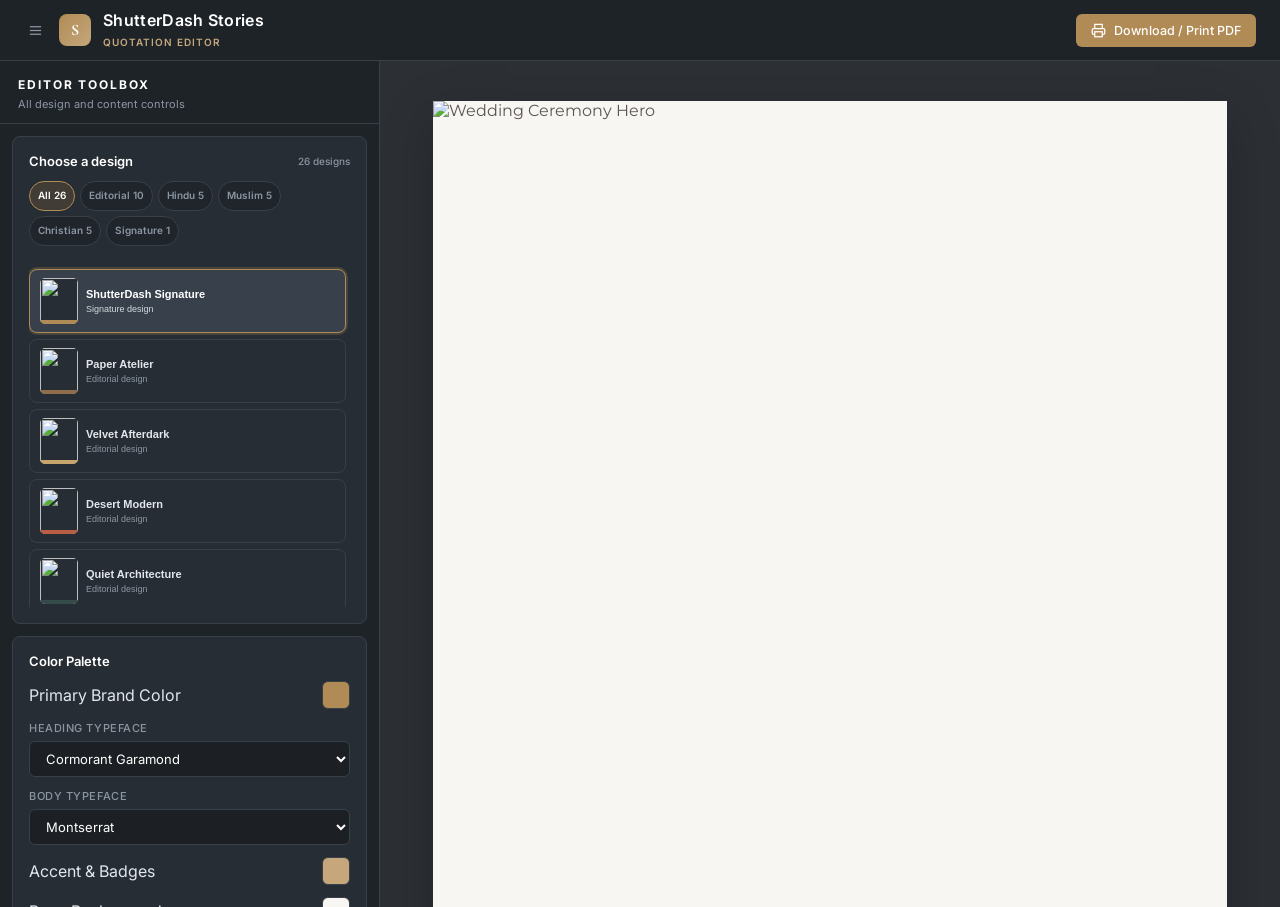
==== commit 4c04e7ac: "Fix text editing controls and A4 print layout" ====
--- a/index.html
+++ b/index.html
@@ -25,7 +25,12 @@
         <span>Quotation Editor</span>
       </div>
     </div>
-
+    <div class="nav-actions">
+      <button class="btn btn-primary" id="btn-print-pdf" onclick="printOrDownloadPDF()" title="Download or print your quotation as PDF">
+        <svg viewBox="0 0 24 24" fill="none" stroke="currentColor" stroke-width="2" aria-hidden="true"><polyline points="6 9 6 2 18 2 18 9"/><path d="M6 18H4a2 2 0 0 1-2-2v-5a2 2 0 0 1 2-2h16a2 2 0 0 1 2 2v5a2 2 0 0 1-2 2h-2"/><rect x="6" y="14" width="12" height="8"/></svg>
+        <span>Download / Print PDF</span>
+      </button>
+    </div>
   </header>
 
   <!-- =========================================================================
@@ -165,7 +170,6 @@
           <div class="panel-card-title">Editor actions</div>
           <button class="btn btn-secondary tool-wide" id="btn-inline-edit" onclick="toggleInlineEditing()"><span id="edit-btn-label">Enable Click-To-Edit</span></button>
           <div class="zoom-tools"><button class="btn btn-secondary" onclick="adjustZoom(-0.1)" aria-label="Zoom out">−</button><span id="zoom-level">100%</span><button class="btn btn-secondary" onclick="adjustZoom(0.1)" aria-label="Zoom in">＋</button><button class="btn btn-secondary" onclick="resetZoom()">Reset view</button></div>
-          <button class="btn btn-primary tool-wide" onclick="printOrDownloadPDF()">Download / Print PDF</button>
         </div>
       </div>
     </aside>
@@ -276,4 +280,3 @@
   <script src="app.js"></script>
 </body>
 </html>
-
--- a/style.css
+++ b/style.css
@@ -105,6 +105,7 @@
   display: flex;
   align-items: center;
   gap: 10px;
+  margin-left: auto;
 }
 
 .btn {
@@ -238,9 +239,14 @@
 .text-placement-banner { display:flex; align-items:center; justify-content:space-between; gap:12px; max-width:850px; margin:0 auto 18px; padding:11px 14px; border:1px solid var(--tmpl-border-accent); border-radius:8px; background:var(--ui-surface); color:var(--ui-text); font-size:12px; }
 .text-placement-banner[hidden] { display:none; }
 .placing-text #document-canvas .page { cursor:crosshair; }
-.free-text-field { position:absolute; z-index:30; min-width:130px; min-height:40px; padding:8px 10px; border:1px dashed transparent; line-height:1.35; overflow:visible; touch-action:auto; }
+.free-text-field { position:absolute; z-index:30; min-width:0; min-height:40px; padding:8px 10px; border:1px dashed transparent; line-height:1.35; overflow:visible; touch-action:auto; }
 .free-text-field:hover,.free-text-field.is-selected { border-color:var(--tmpl-primary); background:color-mix(in srgb,var(--tmpl-card-bg) 72%,transparent); }
-.free-text-content { min-height:24px; outline:none; overflow-wrap:anywhere; white-space:pre-wrap; cursor:text; }
+.free-text-content { min-height:24px; outline:none; overflow-wrap:anywhere; word-break:normal; white-space:pre-wrap; cursor:text; }
+.free-text-resize-handle { position:absolute; right:-5px; bottom:-5px; width:19px; height:19px; border:2px solid #fff; border-radius:5px; background:var(--tmpl-primary); box-shadow:0 1px 5px #0005; cursor:nwse-resize; touch-action:none; z-index:2; }
+.free-text-resize-handle::before { content:""; position:absolute; inset:4px; border-right:2px solid #fff; border-bottom:2px solid #fff; }
+.free-text-field:not(.is-selected) .free-text-resize-handle { display:none; }
+.free-text-field.is-being-resized { outline:2px solid var(--tmpl-primary); outline-offset:3px; }
+.resizing-text-field { cursor:nwse-resize; }
 
 /* Twenty-six template layouts carry their own composition and card language. */
 html[data-layout="signature"] .page-cover .cover-image-container { height:62%; }
@@ -1463,9 +1469,8 @@
   .brand-logo-icon { width:30px; height:30px; }
   .brand-text h1 { font-size:13px; }
   .brand-text span { font-size:9px; }
-  .nav-actions { width:100%; display:grid; grid-template-columns:1fr 1fr; gap:7px; }
-  .nav-actions .btn { min-height:42px; justify-content:center; padding:8px; font-size:11px; }
-  .nav-actions .btn-primary { grid-column:span 2; }
+  .nav-actions { width:auto; display:flex; margin-left:auto; }
+  .nav-actions .btn { min-height:40px; justify-content:center; padding:8px 10px; font-size:11px; }
   .template-strip { padding:8px 12px; gap:8px; }
   .template-strip-label { position:sticky; left:0; z-index:2; padding:8px 3px; background:#181C20; font-size:9px; }
   .tmpl-chip { padding:7px 10px; font-size:11px; }
@@ -1520,7 +1525,6 @@
   .modal-container { width:calc(100vw - 20px); max-width:none; max-height:92svh; }
   .modal-body { padding:15px; max-height:calc(92svh - 60px); }
   .text-placement-banner { position:sticky; top:0; z-index:10; }
-  .free-text-field { min-width:95px; }
   .free-text-field { min-width:0; }
   html[data-layout="terracotta"] .page-cover, html[data-layout="terracotta"] .page-thankyou,
   html[data-layout="coastal-ceremony"] .page-cover, html[data-layout="coastal-ceremony"] .page-thankyou { flex-direction:column; }
@@ -1588,6 +1592,7 @@
     page-break-after: avoid !important;
     break-after: avoid !important;
   }
+  .free-text-resize-handle { display:none !important; }
   .inline-editing [contenteditable="true"] {
     outline: none !important;
     background: transparent !important;
@@ -1606,6 +1611,15 @@
   .app-sidebar { height:auto; max-height:44svh; }
   .app-canvas-container { height:auto; }
   .selected-element-tools .btn { min-height:40px; }
+}
+@media (max-width: 540px) {
+  .app-navbar { align-items:center; padding:7px 9px; }
+  .brand-wrapper { min-width:0; }
+  .brand-text h1 { font-size:11px; }
+  .brand-text span { font-size:8px; }
+  .brand-logo-icon { width:27px; height:27px; }
+  .nav-actions .btn { min-height:38px; padding:7px 8px; font-size:10px; white-space:nowrap; }
+  .nav-actions .btn svg { width:13px; height:13px; }
 }
 .toolbox-title { position:sticky; top:0; z-index:5; background:var(--ui-surface); }
 body.arranging-elements #document-canvas .design-selectable {
@@ -1660,5 +1674,6 @@
   body.arranging-elements #document-canvas .design-selectable,
   .free-text-field.is-selected { outline:none !important; }
   .dragging-indicator { display:none !important; }
-}
-
+  .free-text-field { border:0 !important; background:transparent !important; }
+  .free-text-resize-handle { display:none !important; }
+}
